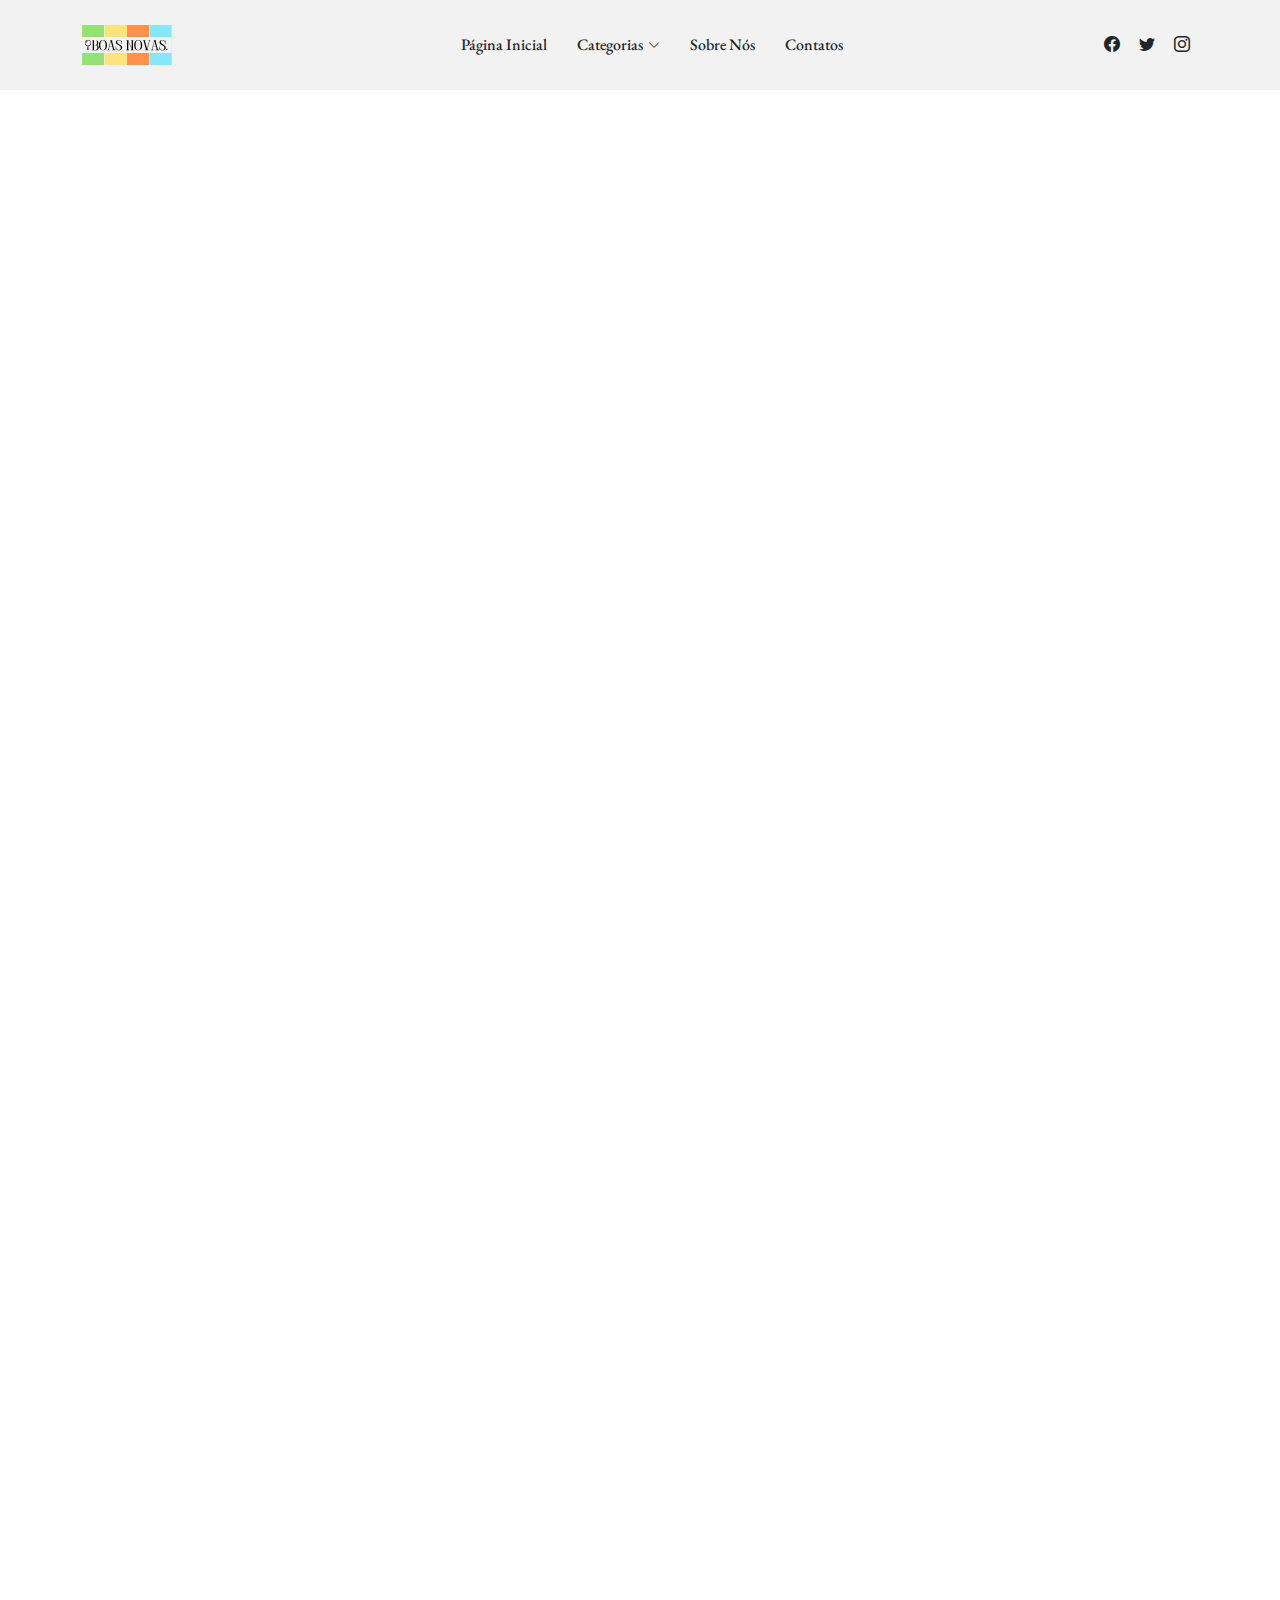
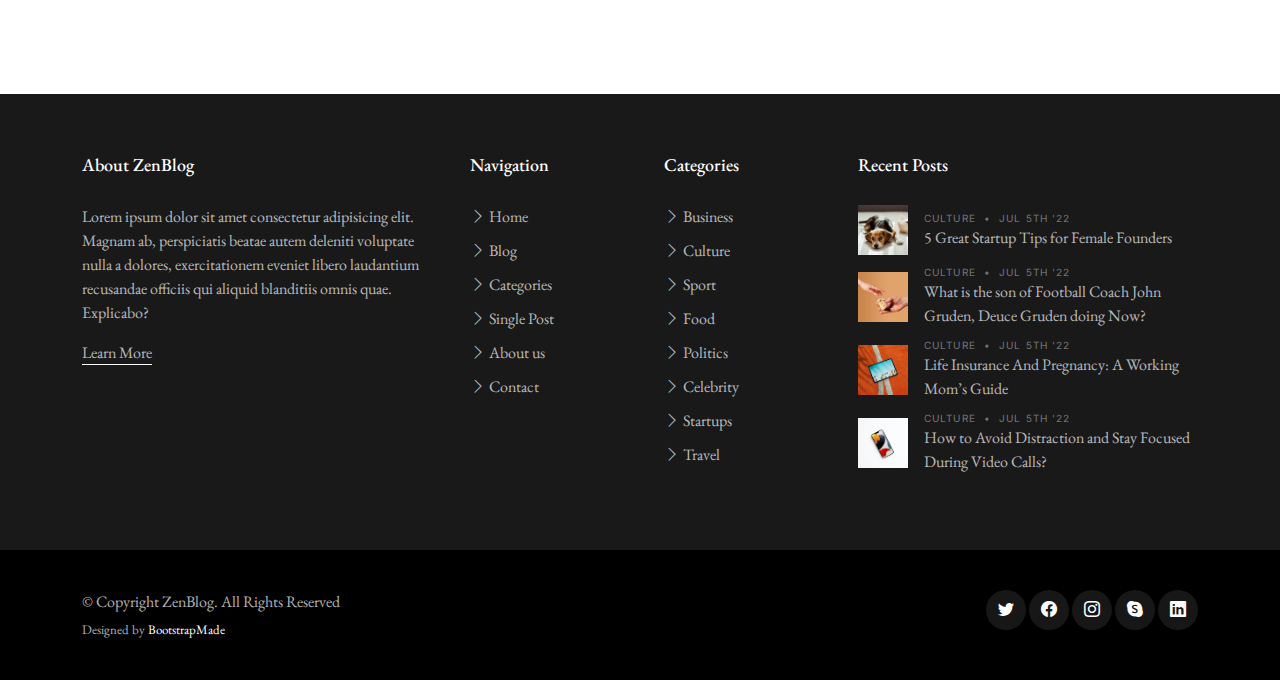
==== index.html @ 60457ef5 "Add files via upload" ====
<!DOCTYPE html>
<html lang="en">

<head>
  <meta charset="utf-8">
  <meta content="width=device-width, initial-scale=1.0" name="viewport">

  <title>Boas Novas</title>
  <meta content="" name="description">
  <meta content="" name="keywords">

  <!-- Favicons -->
  <link href="assets/img/ícone - boas novas.svg" rel="icon">
  <link href="assets/img/apple-touch-icon.png" rel="apple-touch-icon">

  <!-- Google Fonts -->
  <link rel="preconnect" href="https://fonts.googleapis.com">
  <link rel="preconnect" href="https://fonts.gstatic.com" crossorigin>
  <link href="https://fonts.googleapis.com/css2?family=EB+Garamond:wght@400;500&family=Inter:wght@400;500&family=Playfair+Display:ital,wght@0,400;0,700;1,400;1,700&display=swap" rel="stylesheet">

  <!-- Vendor CSS Files -->
  <link href="assets/vendor/bootstrap/css/bootstrap.min.css" rel="stylesheet">
  <link href="assets/vendor/bootstrap-icons/bootstrap-icons.css" rel="stylesheet">
  <link href="assets/vendor/swiper/swiper-bundle.min.css" rel="stylesheet">
  <link href="assets/vendor/glightbox/css/glightbox.min.css" rel="stylesheet">
  <link href="assets/vendor/aos/aos.css" rel="stylesheet">

  <!-- Template Main CSS Files -->
  <link href="assets/css/variables.css" rel="stylesheet">
  <link href="assets/css/main.css" rel="stylesheet">

  <!-- =======================================================
  * Template Name: ZenBlog
  * Updated: Sep 18 2023 with Bootstrap v5.3.2
  * Template URL: https://bootstrapmade.com/zenblog-bootstrap-blog-template/
  * Author: BootstrapMade.com
  * License: https:///bootstrapmade.com/license/
  ======================================================== -->
</head>

<body>

  <!-- ======= Header ======= -->
  <header id="header" class="header d-flex align-items-center fixed-top">
    <div class="container-fluid container-xl d-flex align-items-center justify-content-between">

      <a href="index.html" class="logo d-flex align-items-center">
        <img src="assets/img/logo - boas novas.svg" alt="">
      </a>

      <nav id="navbar" class="navbar">
        <ul>
          <li><a href="index.html">Página Inicial</a></li>
          <li class="dropdown"><a href="#"><span>Categorias</span> <i class="bi bi-chevron-down dropdown-indicator"></i></a>
            <ul>
              <li><a href="sociedade.html">Sociedade</a></li>
              <li><a href="meioambiente.html">Meio Ambiente</a></li>
              <li><a href="economia.html">Economia</a></li>
              <li><a href="ciencias.html">Ciências</a></li>
            </ul>
          </li>

          <li><a href="about.html">Sobre Nós</a></li>
          <li><a href="contact.html">Contatos</a></li>
        </ul>
      </nav><!-- .navbar -->

      <div class="position-relative">
        <a href="#" class="mx-2"><span class="bi-facebook"></span></a>
        <a href="#" class="mx-2"><span class="bi-twitter"></span></a>
        <a href="#" class="mx-2"><span class="bi-instagram"></span></a>

      </div>

    </div>

  </header><!-- End Header -->

  <main id="main">

    <!-- ======= Hero Slider Section ======= -->
    <section id="hero-slider" class="hero-slider">
      <div class="container-md" data-aos="fade-in">
        <div class="row">
          <div class="col-12">
            <div class="swiper sliderFeaturedPosts">
              <div class="swiper-wrapper">
                <div class="swiper-slide">
                  <a href="single-post.html" class="img-bg d-flex align-items-end" style="background-image: url('assets/img/post-slide-1.jpg');">
                    <div class="img-bg-inner">
                      <h2>Oito Maneiras De Manter A Sanidade Na Crise Climática</h2>
                      <p>Sentir-se ansioso face ao colapso climático é uma resposta totalmente normal, mas como garantir que as suas emoções não o dominam? Como eles podem ser canalizados para o bem? Reunimos oito dicas para construir resiliência, desde a reformulação da questão até encontrar a sua comunidade climática.</p>
                    </div>
                  </a>
                </div>

                <div class="swiper-slide">
                  <a href="single-post.html" class="img-bg d-flex align-items-end" style="background-image: url('assets/img/post-slide-2.jpg');">
                    <div class="img-bg-inner">
                      <h2>Boom Espetacular De Energias Renováveis ​Mantém 1.5°C À Vista</h2>
                      <p>Novas descobertas revelam que, apesar de o setor energético ter emitido emissões recordes de carbono em 2022, a esperança reside na rápida implantação de tecnologias verdes.</p>
                    </div>
                  </a>
                </div>

                <div class="swiper-slide">
                  <a href="single-post.html" class="img-bg d-flex align-items-end" style="background-image: url('assets/img/post-slide-3.jpg');">
                    <div class="img-bg-inner">
                      <h2>Imagens Vencedoras Dos Maiores Prêmios De Fotografia Do Mundo</h2>
                      <p>Este momento quotidiano numa aldeia do sudeste asiático ganhou o prémio máximo no prémio fotográfico deste ano da empresa de impressão fotográfica Cewe. Superou mais de meio milhão de outras inscrições no maior concurso de fotografia do mundo, sobre o tema “o nosso mundo é lindo”.</p>
                    </div>
                  </a>
                </div>

                <div class="swiper-slide">
                  <a href="single-post.html" class="img-bg d-flex align-items-end" style="background-image: url('assets/img/post-slide-4.jpg');">
                    <div class="img-bg-inner">
                      <h2>Os Guerreiros Samburu Regenerando Uma Região Selvagem Queniana</h2>                      </h2>
                      <p>A criação de uma reserva de vida selvagem com uma comunidade indígena numa parte do Quénia rendeu dividendos, tanto para os animais como para as pessoas</p>
                    </div>
                  </a>
                </div>
              </div>
              <div class="custom-swiper-button-next">
                <span class="bi-chevron-right"></span>
              </div>
              <div class="custom-swiper-button-prev">
                <span class="bi-chevron-left"></span>
              </div>

              <div class="swiper-pagination"></div>
            </div>
          </div>
        </div>
      </div>
    </section><!-- End Hero Slider Section -->

    <!-- ======= Post Grid Section ======= -->
    <section id="posts" class="posts">
      <div class="container" data-aos="fade-up">
        <div class="row g-5">
          <div class="col-lg-4">
            <div class="post-entry-1 lg">
              <a href="single-post.html"><img src="assets/img/post-landscape-1.jpg" alt="" class="img-fluid"></a>
              <div class="post-meta"><span class="date">Sociedade</span> <span class="mx-1">&bullet;</span> <span>6 Out 23</span></div>
              <h2><a href="single-post.html">10 Hábitos Para Ajudar A Sua Saúde Mental</a></h2>
              <p class="mb-4 d-block">O 'autocuidado' foi monetizado até o limite de sua perfumada vida à luz de velas, então o que realmente melhora a saúde mental?</p>

              <div class="d-flex align-items-center author">
                <div class="photo"><img src="assets/img/person-1.jpg" alt="" class="img-fluid"></div>
                <div class="name">
                  <h3 class="m-0 p-0">Robin Eveleigh</h3>
                </div>
              </div>
            </div>

          </div>

          <div class="col-lg-8">
            <div class="row g-5">
              <div class="col-lg-4 border-start custom-border">
                <div class="post-entry-1">
                  <a href="single-post.html"><img src="assets/img/post-landscape-2.jpg" alt="" class="img-fluid"></a>
                  <div class="post-meta"><span class="date">Ciências</span> <span class="mx-1">&bullet;</span> <span>5 Out 23</span></div>
                  <h2><a href="single-post.html">Uma Nova Esperança De Derrotar A Malária</a></h2>
                </div>
                <div class="post-entry-1">
                  <a href="single-post.html"><img src="assets/img/post-landscape-5.jpg" alt="" class="img-fluid"></a>
                  <div class="post-meta"><span class="date">Meio Ambiente</span> <span class="mx-1">&bullet;</span> <span>13 Set 23</span></div>
                  <h2><a href="single-post.html">Por Que Combater A Perda De Biodiversidade Poderia Resolver A Crise Climática
                  </a></h2>
                </div>
                <div class="post-entry-1">
                  <a href="single-post.html"><img src="assets/img/post-landscape-7.jpg" alt="" class="img-fluid"></a>
                  <div class="post-meta"><span class="date">Economia</span> <span class="mx-1">&bullet;</span> <span>12 Jul 23</span></div>
                  <h2><a href="single-post.html">Como Um Grupo De Cafeicultores Peruanos Está Prosperando Apesar Das Adversidades</a></h2>
                </div>
              </div>
              <div class="col-lg-4 border-start custom-border">
                <div class="post-entry-1">
                  <a href="single-post.html"><img src="assets/img/post-landscape-3.jpg" alt="" class="img-fluid"></a>
                  <div class="post-meta"><span class="date">Sociedade</span> <span class="mx-1">&bullet;</span> <span>3 Out 23</span></div>
                  <h2><a href="single-post.html">As Borboletas Da Libéria: Transformando As Vidas De Ex-Crianças-Soldados</a></h2>
                </div>
                <div class="post-entry-1">
                  <a href="single-post.html"><img src="assets/img/post-landscape-6.jpg" alt="" class="img-fluid"></a>
                  <div class="post-meta"><span class="date">Economia</span> <span class="mx-1">&bullet;</span> <span>3 Ago 23</span></div>
                  <h2><a href="single-post.html">O Dono Da Mercearia “Desperdício Zero” Movido A Pedal Está Conquistando Os Supermercados</a></h2>
                </div>
                <div class="post-entry-1">
                  <a href="single-post.html"><img src="assets/img/post-landscape-8.jpg" alt="" class="img-fluid"></a>
                  <div class="post-meta"><span class="date">Meio Ambiente</span> <span class="mx-1">&bullet;</span> <span>21 Ago 23</span></div>
                  <h2><a href="single-post.html">Bem-Vindo À Primeira Ilha Sem Desperdício Do Mundo</a></h2>
                </div>
              </div>

              <!-- Trending Section -->
              <div class="col-lg-4">

                <div class="trending">
                  <h3>Trending</h3>
                  <ul class="trending-post">
                    <li>
                      <a href="single-post.html">
                        <span class="number">1</span>
                        <h3>The Best Homemade Masks for Face (keep the Pimples Away)</h3>
                        <span class="author">Jane Cooper</span>
                      </a>
                    </li>
                    <li>
                      <a href="single-post.html">
                        <span class="number">2</span>
                        <h3>17 Pictures of Medium Length Hair in Layers That Will Inspire Your New Haircut</h3>
                        <span class="author">Wade Warren</span>
                      </a>
                    </li>
                    <li>
                      <a href="single-post.html">
                        <span class="number">3</span>
                        <h3>13 Amazing Poems from Shel Silverstein with Valuable Life Lessons</h3>
                        <span class="author">Esther Howard</span>
                      </a>
                    </li>
                    <li>
                      <a href="single-post.html">
                        <span class="number">4</span>
                        <h3>9 Half-up/half-down Hairstyles for Long and Medium Hair</h3>
                        <span class="author">Cameron Williamson</span>
                      </a>
                    </li>
                    <li>
                      <a href="single-post.html">
                        <span class="number">5</span>
                        <h3>Life Insurance And Pregnancy: A Working Mom’s Guide</h3>
                        <span class="author">Jenny Wilson</span>
                      </a>
                    </li>
                  </ul>
                </div>

              </div> <!-- End Trending Section -->
            </div>
          </div>

        </div> <!-- End .row -->
      </div>
    </section> <!-- End Post Grid Section -->

  </main><!-- End #main -->

  <!-- ======= Footer ======= -->
  <footer id="footer" class="footer">

    <div class="footer-content">
      <div class="container">

        <div class="row g-5">
          <div class="col-lg-4">
            <h3 class="footer-heading">About ZenBlog</h3>
            <p>Lorem ipsum dolor sit amet consectetur adipisicing elit. Magnam ab, perspiciatis beatae autem deleniti voluptate nulla a dolores, exercitationem eveniet libero laudantium recusandae officiis qui aliquid blanditiis omnis quae. Explicabo?</p>
            <p><a href="about.html" class="footer-link-more">Learn More</a></p>
          </div>
          <div class="col-6 col-lg-2">
            <h3 class="footer-heading">Navigation</h3>
            <ul class="footer-links list-unstyled">
              <li><a href="index.html"><i class="bi bi-chevron-right"></i> Home</a></li>
              <li><a href="index.html"><i class="bi bi-chevron-right"></i> Blog</a></li>
              <li><a href="category.html"><i class="bi bi-chevron-right"></i> Categories</a></li>
              <li><a href="single-post.html"><i class="bi bi-chevron-right"></i> Single Post</a></li>
              <li><a href="about.html"><i class="bi bi-chevron-right"></i> About us</a></li>
              <li><a href="contact.html"><i class="bi bi-chevron-right"></i> Contact</a></li>
            </ul>
          </div>
          <div class="col-6 col-lg-2">
            <h3 class="footer-heading">Categories</h3>
            <ul class="footer-links list-unstyled">
              <li><a href="category.html"><i class="bi bi-chevron-right"></i> Business</a></li>
              <li><a href="category.html"><i class="bi bi-chevron-right"></i> Culture</a></li>
              <li><a href="category.html"><i class="bi bi-chevron-right"></i> Sport</a></li>
              <li><a href="category.html"><i class="bi bi-chevron-right"></i> Food</a></li>
              <li><a href="category.html"><i class="bi bi-chevron-right"></i> Politics</a></li>
              <li><a href="category.html"><i class="bi bi-chevron-right"></i> Celebrity</a></li>
              <li><a href="category.html"><i class="bi bi-chevron-right"></i> Startups</a></li>
              <li><a href="category.html"><i class="bi bi-chevron-right"></i> Travel</a></li>

            </ul>
          </div>

          <div class="col-lg-4">
            <h3 class="footer-heading">Recent Posts</h3>

            <ul class="footer-links footer-blog-entry list-unstyled">
              <li>
                <a href="single-post.html" class="d-flex align-items-center">
                  <img src="assets/img/post-sq-1.jpg" alt="" class="img-fluid me-3">
                  <div>
                    <div class="post-meta d-block"><span class="date">Culture</span> <span class="mx-1">&bullet;</span> <span>Jul 5th '22</span></div>
                    <span>5 Great Startup Tips for Female Founders</span>
                  </div>
                </a>
              </li>

              <li>
                <a href="single-post.html" class="d-flex align-items-center">
                  <img src="assets/img/post-sq-2.jpg" alt="" class="img-fluid me-3">
                  <div>
                    <div class="post-meta d-block"><span class="date">Culture</span> <span class="mx-1">&bullet;</span> <span>Jul 5th '22</span></div>
                    <span>What is the son of Football Coach John Gruden, Deuce Gruden doing Now?</span>
                  </div>
                </a>
              </li>

              <li>
                <a href="single-post.html" class="d-flex align-items-center">
                  <img src="assets/img/post-sq-3.jpg" alt="" class="img-fluid me-3">
                  <div>
                    <div class="post-meta d-block"><span class="date">Culture</span> <span class="mx-1">&bullet;</span> <span>Jul 5th '22</span></div>
                    <span>Life Insurance And Pregnancy: A Working Mom’s Guide</span>
                  </div>
                </a>
              </li>

              <li>
                <a href="single-post.html" class="d-flex align-items-center">
                  <img src="assets/img/post-sq-4.jpg" alt="" class="img-fluid me-3">
                  <div>
                    <div class="post-meta d-block"><span class="date">Culture</span> <span class="mx-1">&bullet;</span> <span>Jul 5th '22</span></div>
                    <span>How to Avoid Distraction and Stay Focused During Video Calls?</span>
                  </div>
                </a>
              </li>

            </ul>

          </div>
        </div>
      </div>
    </div>

    <div class="footer-legal">
      <div class="container">

        <div class="row justify-content-between">
          <div class="col-md-6 text-center text-md-start mb-3 mb-md-0">
            <div class="copyright">
              © Copyright <strong><span>ZenBlog</span></strong>. All Rights Reserved
            </div>

            <div class="credits">
              <!-- All the links in the footer should remain intact. -->
              <!-- You can delete the links only if you purchased the pro version. -->
              <!-- Licensing information: https://bootstrapmade.com/license/ -->
              <!-- Purchase the pro version with working PHP/AJAX contact form: https://bootstrapmade.com/herobiz-bootstrap-business-template/ -->
              Designed by <a href="https://bootstrapmade.com/">BootstrapMade</a>
            </div>

          </div>

          <div class="col-md-6">
            <div class="social-links mb-3 mb-lg-0 text-center text-md-end">
              <a href="#" class="twitter"><i class="bi bi-twitter"></i></a>
              <a href="#" class="facebook"><i class="bi bi-facebook"></i></a>
              <a href="#" class="instagram"><i class="bi bi-instagram"></i></a>
              <a href="#" class="google-plus"><i class="bi bi-skype"></i></a>
              <a href="#" class="linkedin"><i class="bi bi-linkedin"></i></a>
            </div>

          </div>

        </div>

      </div>
    </div>

  </footer>

  <a href="#" class="scroll-top d-flex align-items-center justify-content-center"><i class="bi bi-arrow-up-short"></i></a>

  <!-- Vendor JS Files -->
  <script src="assets/vendor/bootstrap/js/bootstrap.bundle.min.js"></script>
  <script src="assets/vendor/swiper/swiper-bundle.min.js"></script>
  <script src="assets/vendor/glightbox/js/glightbox.min.js"></script>
  <script src="assets/vendor/aos/aos.js"></script>
  <script src="assets/vendor/php-email-form/validate.js"></script>

  <!-- Template Main JS File -->
  <script src="assets/js/main.js"></script>

</body>

</html>
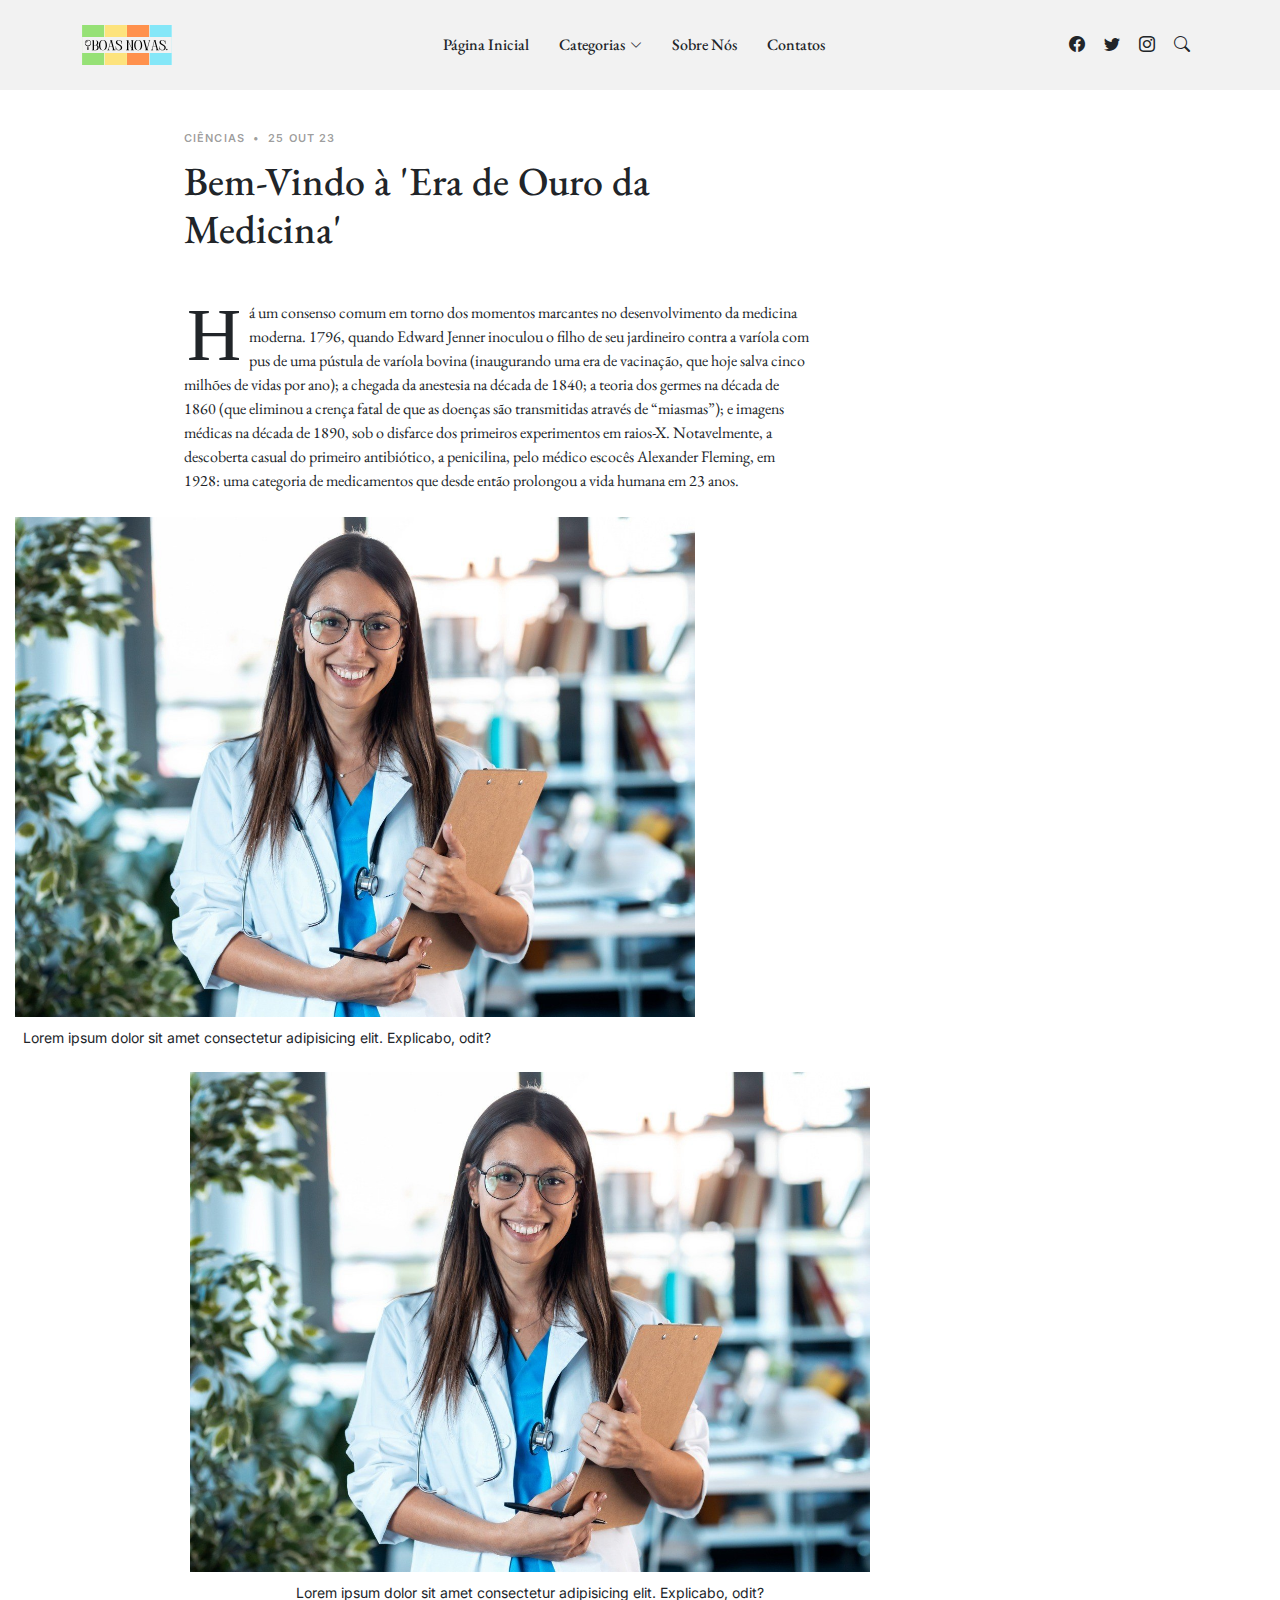
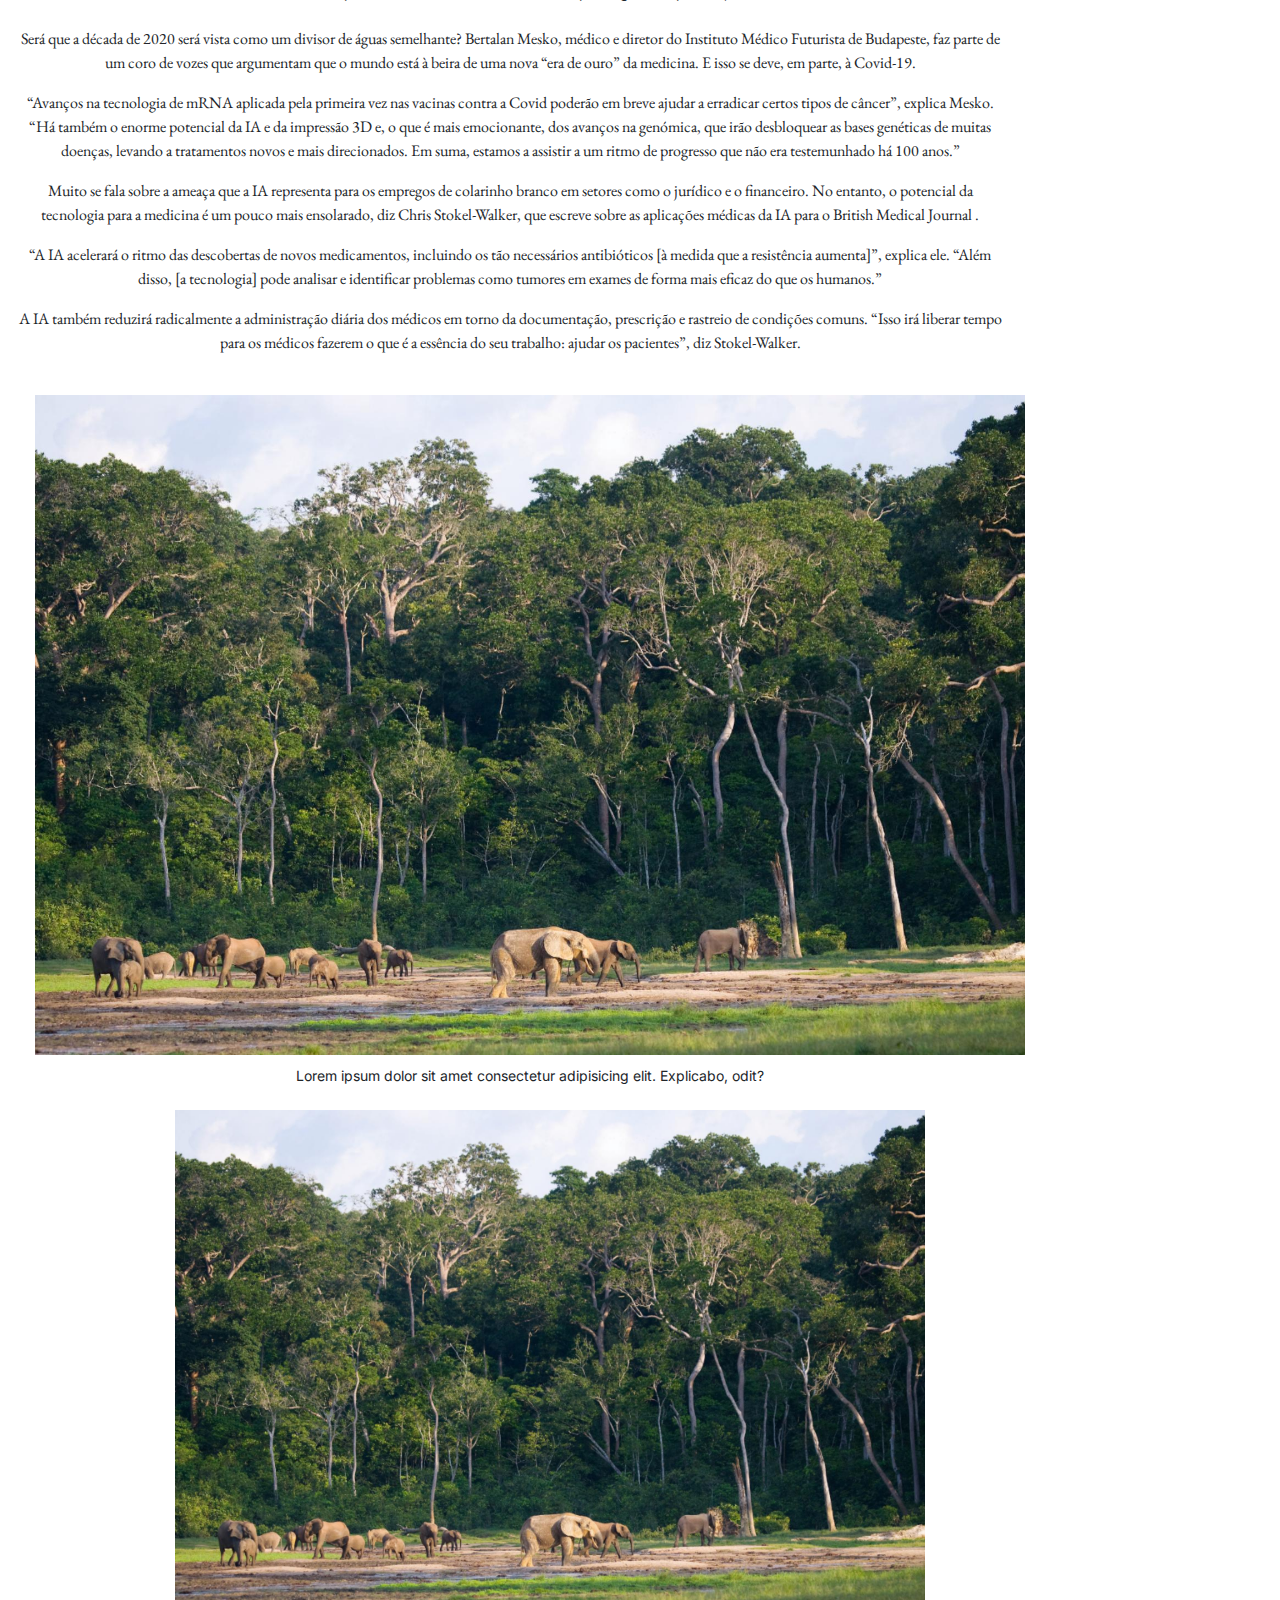
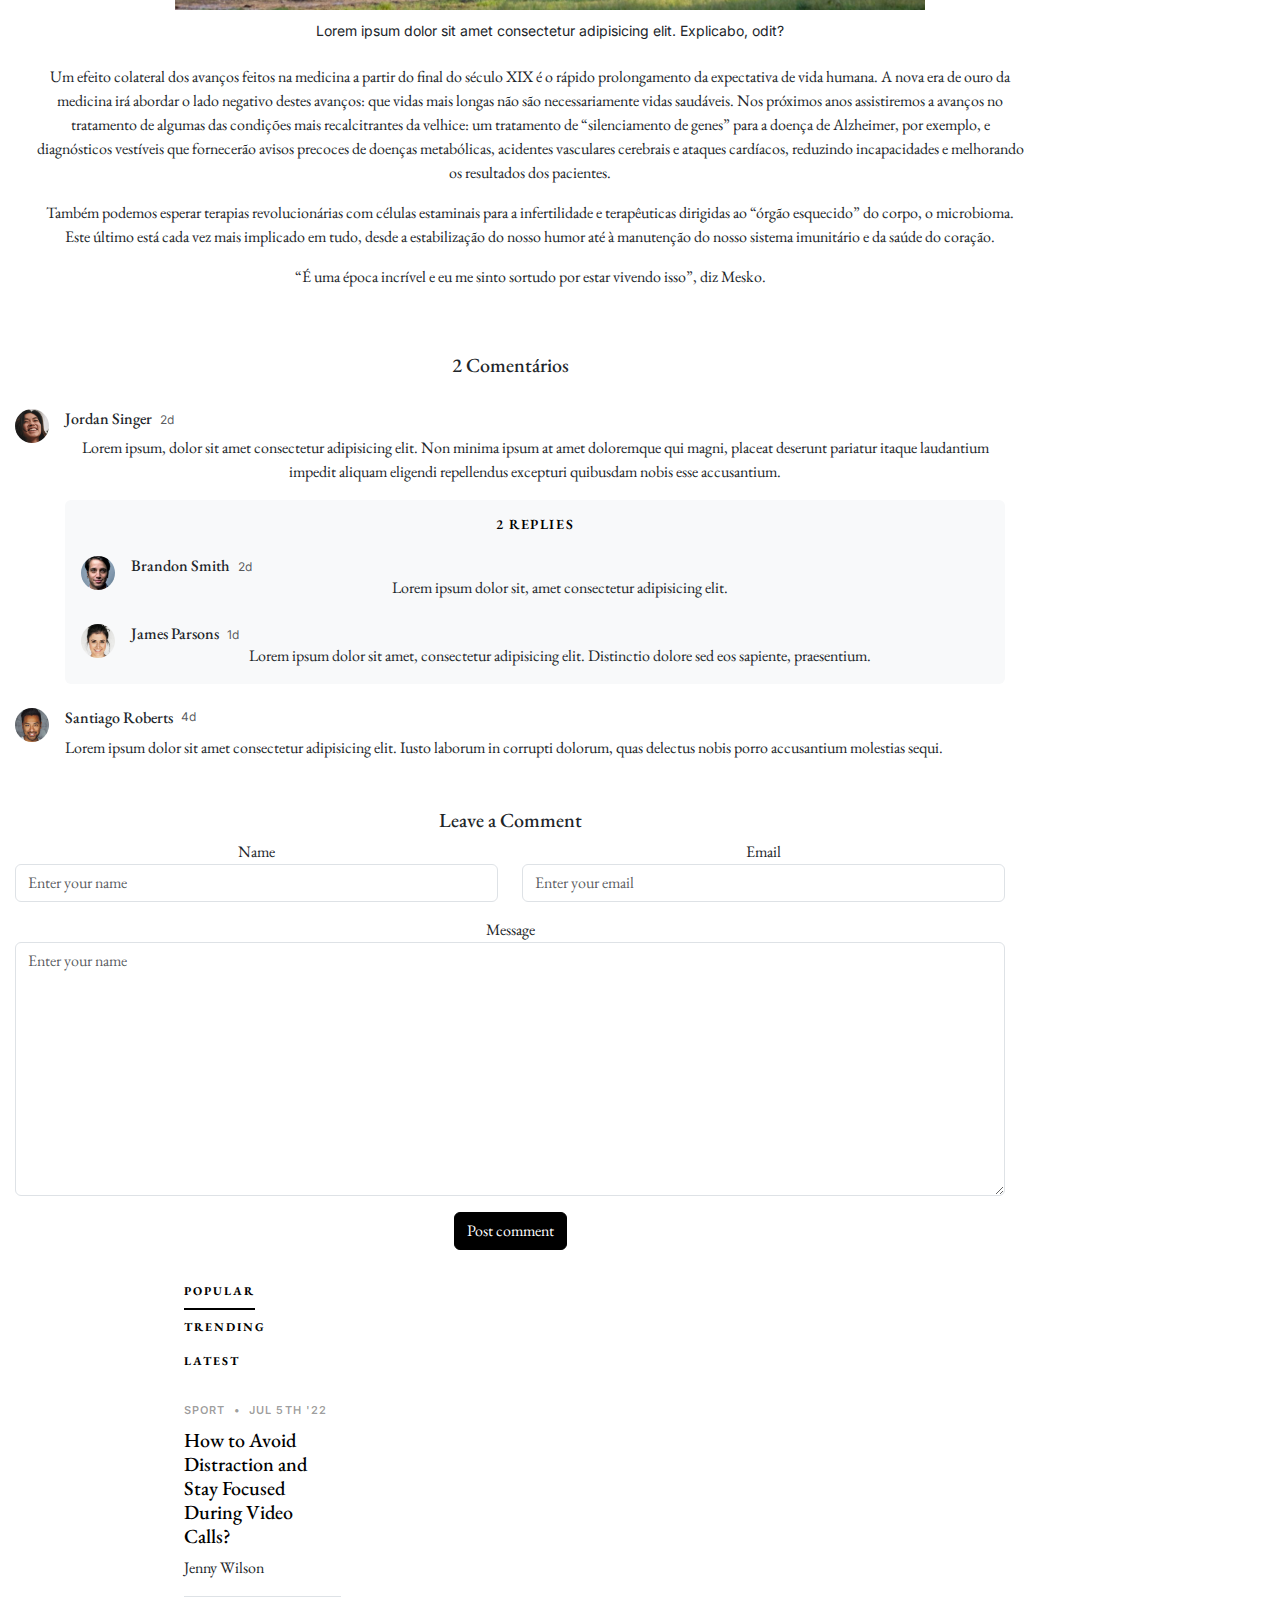
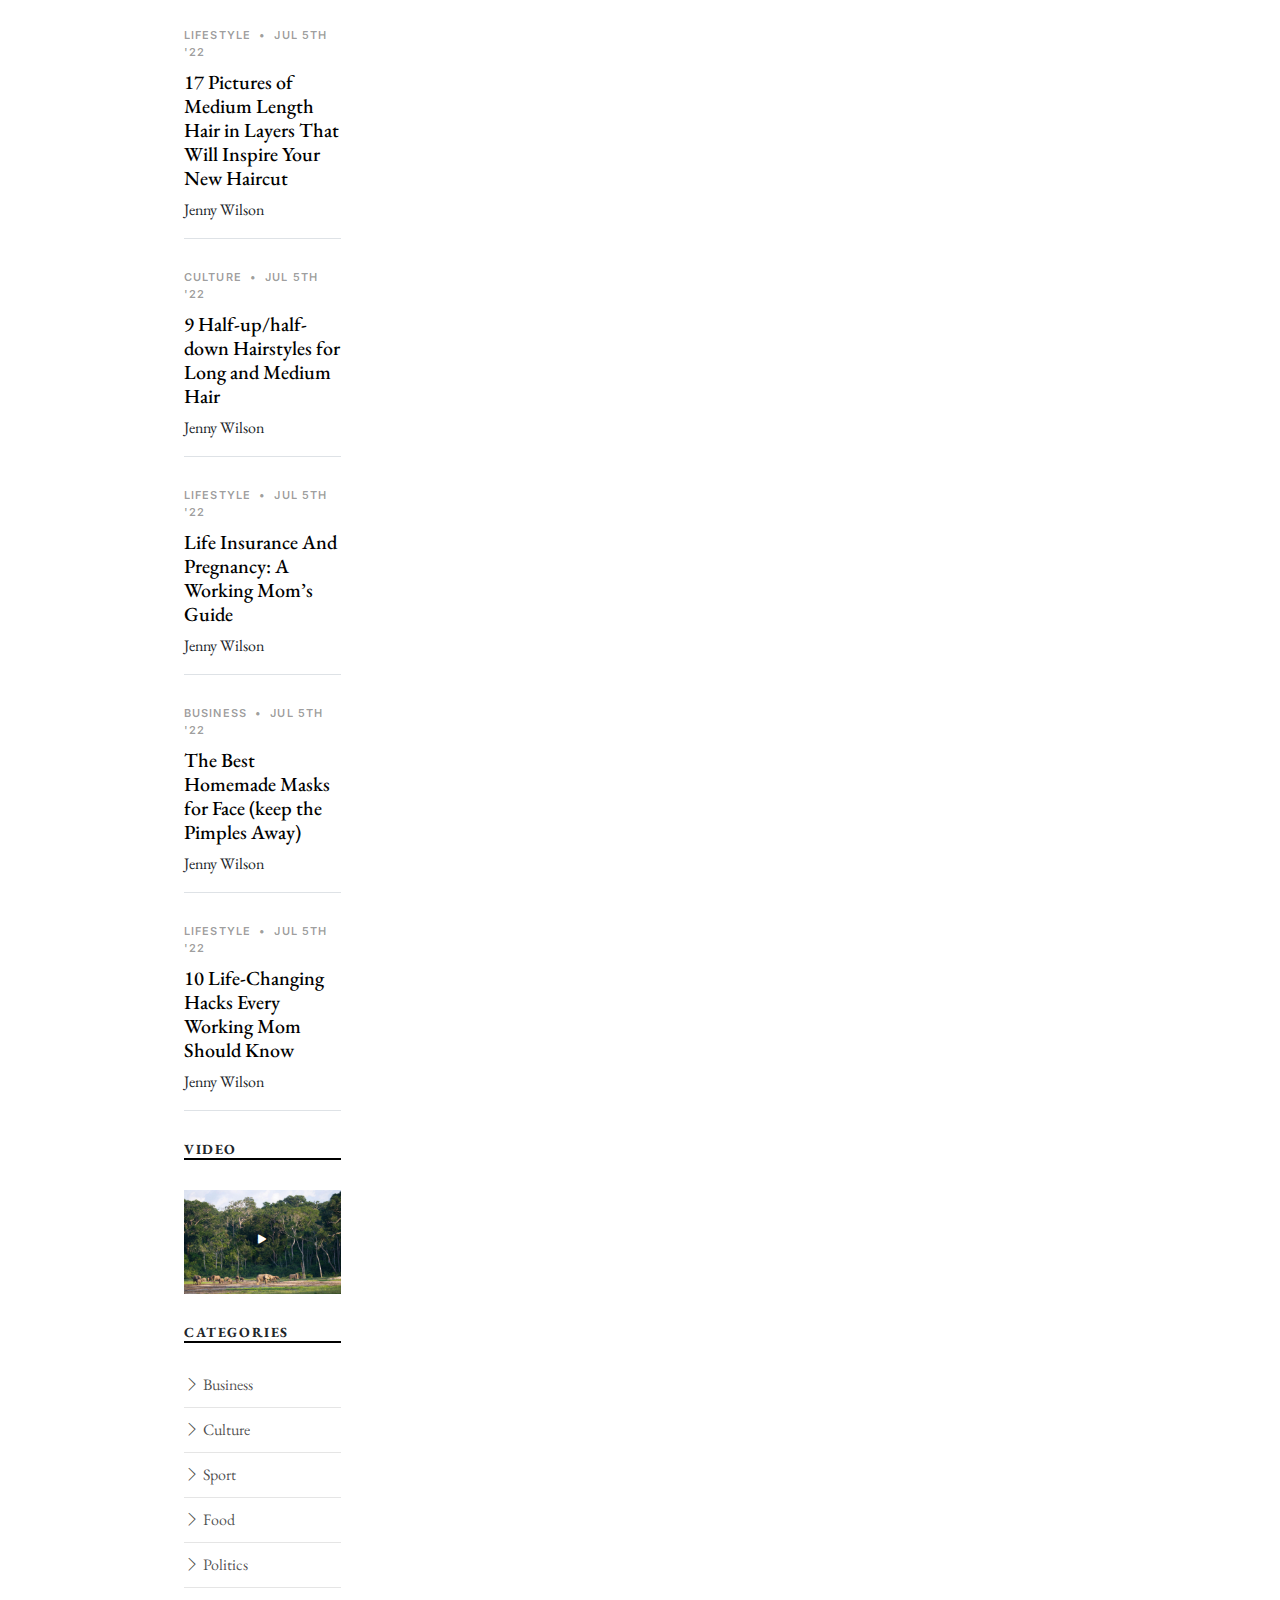
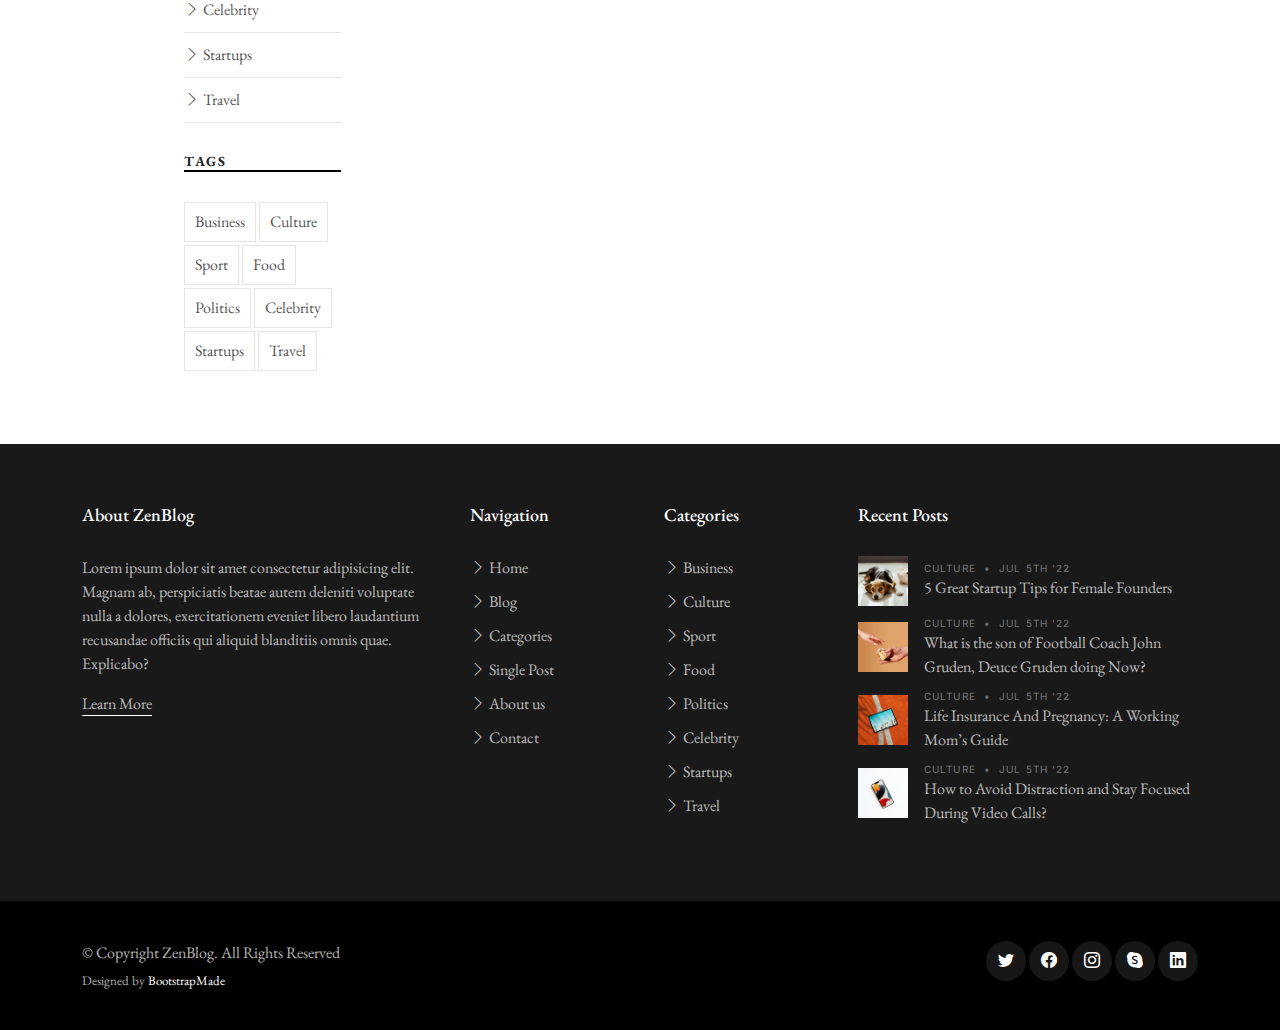
==== commit 14bb97db: "adicionar conteúdo ao sidebar mais lidos" ====
--- a/index.html
+++ b/index.html
@@ -1,34 +1,27 @@
 <!DOCTYPE html>
 <html lang="en">
-
 <head>
   <meta charset="utf-8">
   <meta content="width=device-width, initial-scale=1.0" name="viewport">
-
   <title>Boas Novas</title>
   <meta content="" name="description">
   <meta content="" name="keywords">
-
   <!-- Favicons -->
   <link href="assets/img/ícone - boas novas.svg" rel="icon">
   <link href="assets/img/apple-touch-icon.png" rel="apple-touch-icon">
-
   <!-- Google Fonts -->
   <link rel="preconnect" href="https://fonts.googleapis.com">
   <link rel="preconnect" href="https://fonts.gstatic.com" crossorigin>
   <link href="https://fonts.googleapis.com/css2?family=EB+Garamond:wght@400;500&family=Inter:wght@400;500&family=Playfair+Display:ital,wght@0,400;0,700;1,400;1,700&display=swap" rel="stylesheet">
-
   <!-- Vendor CSS Files -->
   <link href="assets/vendor/bootstrap/css/bootstrap.min.css" rel="stylesheet">
   <link href="assets/vendor/bootstrap-icons/bootstrap-icons.css" rel="stylesheet">
   <link href="assets/vendor/swiper/swiper-bundle.min.css" rel="stylesheet">
   <link href="assets/vendor/glightbox/css/glightbox.min.css" rel="stylesheet">
   <link href="assets/vendor/aos/aos.css" rel="stylesheet">
-
   <!-- Template Main CSS Files -->
   <link href="assets/css/variables.css" rel="stylesheet">
   <link href="assets/css/main.css" rel="stylesheet">
-
   <!-- =======================================================
   * Template Name: ZenBlog
   * Updated: Sep 18 2023 with Bootstrap v5.3.2
@@ -37,223 +30,342 @@
   * License: https:///bootstrapmade.com/license/
   ======================================================== -->
 </head>
-
 <body>
-
   <!-- ======= Header ======= -->
   <header id="header" class="header d-flex align-items-center fixed-top">
     <div class="container-fluid container-xl d-flex align-items-center justify-content-between">
-
       <a href="index.html" class="logo d-flex align-items-center">
         <img src="assets/img/logo - boas novas.svg" alt="">
       </a>
-
       <nav id="navbar" class="navbar">
         <ul>
           <li><a href="index.html">Página Inicial</a></li>
-          <li class="dropdown"><a href="#"><span>Categorias</span> <i class="bi bi-chevron-down dropdown-indicator"></i></a>
+          <li class="dropdown"><a href="category.html"><span>Categorias</span> <i class="bi bi-chevron-down dropdown-indicator"></i></a>
             <ul>
-              <li><a href="sociedade.html">Sociedade</a></li>
-              <li><a href="meioambiente.html">Meio Ambiente</a></li>
-              <li><a href="economia.html">Economia</a></li>
-              <li><a href="ciencias.html">Ciências</a></li>
+              <li><a href="#">Sociedade</a></li>
+              <li><a href="#">Meio Ambiente</a></li>
+              <li><a href="#">Economia</a></li>
+              <li><a href="#">Ciências</a></li>
             </ul>
           </li>
-
           <li><a href="about.html">Sobre Nós</a></li>
           <li><a href="contact.html">Contatos</a></li>
         </ul>
       </nav><!-- .navbar -->
-
       <div class="position-relative">
         <a href="#" class="mx-2"><span class="bi-facebook"></span></a>
         <a href="#" class="mx-2"><span class="bi-twitter"></span></a>
         <a href="#" class="mx-2"><span class="bi-instagram"></span></a>
+        <a href="#" class="mx-2 js-search-open"><span class="bi-search"></span></a>
+        <i class="bi bi-list mobile-nav-toggle"></i>
+        <!-- ======= Search Form ======= -->
+        <div class="search-form-wrap js-search-form-wrap">
+          <form action="search-result.html" class="search-form">
+            <span class="icon bi-search"></span>
+            <input type="text" placeholder="Search" class="form-control">
+            <button class="btn js-search-close"><span class="bi-x"></span></button>
+          </form>
+        </div><!-- End Search Form -->
+      </div>
+    </div>
+  </header><!-- End Header -->
+  <main id="main">
+    <section class="single-post-content">
+      <div class="container">
+        <div class="row">
+          <div class="col-md-9 post-content" data-aos="fade-up">
+            <!-- ======= Single Post Content ======= -->
+            <div class="single-post">
+              <div class="post-meta"><span class="date">Ciências</span> <span class="mx-1">&bullet;</span> <span>25 OUT 23</span></div>
+              <h1 class="mb-5">Bem-Vindo à 'Era de Ouro da Medicina'</h1>
+              <p><span class="firstcharacter">H</span>á um consenso comum em torno dos momentos marcantes no desenvolvimento da medicina moderna. 1796, quando Edward Jenner inoculou o filho de seu jardineiro contra a varíola com pus de uma pústula de varíola bovina (inaugurando uma era de vacinação, que hoje salva cinco milhões de vidas por ano); a chegada da anestesia na década de 1840; a teoria dos germes na década de 1860 (que eliminou a crença fatal de que as doenças são transmitidas através de “miasmas”); e imagens médicas na década de 1890, sob o disfarce dos primeiros experimentos em raios-X. Notavelmente, a descoberta casual do primeiro antibiótico, a penicilina, pelo médico escocês Alexander Fleming, em 1928: uma categoria de medicamentos que desde então prolongou a vida humana em 23 anos.</p>
 
-      </div>
-
-    </div>
-
-  </header><!-- End Header -->
-
-  <main id="main">
-
-    <!-- ======= Hero Slider Section ======= -->
-    <section id="hero-slider" class="hero-slider">
-      <div class="container-md" data-aos="fade-in">
-        <div class="row">
-          <div class="col-12">
-            <div class="swiper sliderFeaturedPosts">
-              <div class="swiper-wrapper">
-                <div class="swiper-slide">
-                  <a href="single-post.html" class="img-bg d-flex align-items-end" style="background-image: url('assets/img/post-slide-1.jpg');">
-                    <div class="img-bg-inner">
-                      <h2>Oito Maneiras De Manter A Sanidade Na Crise Climática</h2>
-                      <p>Sentir-se ansioso face ao colapso climático é uma resposta totalmente normal, mas como garantir que as suas emoções não o dominam? Como eles podem ser canalizados para o bem? Reunimos oito dicas para construir resiliência, desde a reformulação da questão até encontrar a sua comunidade climática.</p>
+              <figure class="my-4 text-center align-items-center">
+                <div class="row">
+                  <div class=" col-md-6 text-center">
+                    <img src="assets/img/Single-Post.jpg" alt="" class="img-bg img-responsive d-flex align-items-end ">
+                    <figcaption>Lorem ipsum dolor sit amet consectetur adipisicing elit. Explicabo, odit? </figcaption>
+                  </div>
+              <figure class="my-4 ">
+                <div class="text-center ">
+                  <img src="assets/img/Single-Post.jpg" alt="" class="img-bg img-fluid img-responsive">
+                  <figcaption>Lorem ipsum dolor sit amet consectetur adipisicing elit. Explicabo, odit? </figcaption>
+                </div>
+              </figure>
+              <p>Será que a década de 2020 será vista como um divisor de águas semelhante? Bertalan Mesko, médico e diretor do Instituto Médico Futurista de Budapeste, faz parte de um coro de vozes que argumentam que o mundo está à beira de uma nova “era de ouro” da medicina. E isso se deve, em parte, à Covid-19.</p>
+              <p>“Avanços na tecnologia de mRNA aplicada pela primeira vez nas vacinas contra a Covid poderão em breve ajudar a erradicar certos tipos de câncer”, explica Mesko. “Há também o enorme potencial da IA ​​e da impressão 3D e, o que é mais emocionante, dos avanços na genómica, que irão desbloquear as bases genéticas de muitas doenças, levando a tratamentos novos e mais direcionados. Em suma, estamos a assistir a um ritmo de progresso que não era testemunhado há 100 anos.”</p>
+              <p>Muito se fala sobre a ameaça que a IA representa para os empregos de colarinho branco em setores como o jurídico e o financeiro. No entanto, o potencial da tecnologia para a medicina é um pouco mais ensolarado, diz Chris Stokel-Walker, que escreve sobre as aplicações médicas da IA ​​para o British Medical Journal .</p>
+              <p>“A IA acelerará o ritmo das descobertas de novos medicamentos, incluindo os tão necessários antibióticos [à medida que a resistência aumenta]”, explica ele. “Além disso, [a tecnologia] pode analisar e identificar problemas como tumores em exames de forma mais eficaz do que os humanos.”</p>
+              <p>A IA também reduzirá radicalmente a administração diária dos médicos em torno da documentação, prescrição e rastreio de condições comuns. “Isso irá liberar tempo para os médicos fazerem o que é a essência do seu trabalho: ajudar os pacientes”, diz Stokel-Walker.</p>
+              <figure class="my-4">
+                <img src="assets/img/post-landscape-5.jpg" alt="" class="img-fluid">
+                <figcaption>Lorem ipsum dolor sit amet consectetur adipisicing elit. Explicabo, odit? </figcaption>
+              <figure class="my-4 ">
+                <div class="text-center">
+                  <img src="assets/img/post-landscape-5.jpg" alt="" class="img-bg img-fluid w-auto p-0 img-responsive  align-items-end ">
+                  <figcaption>Lorem ipsum dolor sit amet consectetur adipisicing elit. Explicabo, odit? </figcaption>
+                </div>
+              </figure>
+              <!--  -->
+              <p>Um efeito colateral dos avanços feitos na medicina a partir do final do século XIX é o rápido prolongamento da expectativa de vida humana. A nova era de ouro da medicina irá abordar o lado negativo destes avanços: que vidas mais longas não são necessariamente vidas saudáveis. Nos próximos anos assistiremos a avanços no tratamento de algumas das condições mais recalcitrantes da velhice: um tratamento de “silenciamento de genes” para a doença de Alzheimer, por exemplo, e diagnósticos vestíveis que fornecerão avisos precoces de doenças metabólicas, acidentes vasculares cerebrais e ataques cardíacos, reduzindo incapacidades e melhorando os resultados dos pacientes.</p>
+              <p>Também podemos esperar terapias revolucionárias com células estaminais para a infertilidade e terapêuticas dirigidas ao “órgão esquecido” do corpo, o microbioma. Este último está cada vez mais implicado em tudo, desde a estabilização do nosso humor até à manutenção do nosso sistema imunitário e da saúde do coração.</p>
+              <p>“É uma época incrível e eu me sinto sortudo por estar vivendo isso”, diz Mesko.</p>
+            </div><!-- End Single Post Content -->
+            <!-- ======= Comments ======= -->
+            <div class="comments">
+              <h5 class="comment-title py-4">2 Comentários</h5>
+              <div class="comment d-flex mb-4">
+                <div class="flex-shrink-0">
+                  <div class="avatar avatar-sm rounded-circle">
+                    <img class="avatar-img" src="assets/img/person-5.jpg" alt="" class="img-fluid">
+                  </div>
+                </div>
+                <div class="flex-grow-1 ms-2 ms-sm-3">
+                  <div class="comment-meta d-flex align-items-baseline">
+                    <h6 class="me-2">Jordan Singer</h6>
+                    <span class="text-muted">2d</span>
+                  </div>
+                  <div class="comment-body">
+                    Lorem ipsum, dolor sit amet consectetur adipisicing elit. Non minima ipsum at amet doloremque qui magni, placeat deserunt pariatur itaque laudantium impedit aliquam eligendi repellendus excepturi quibusdam nobis esse accusantium.
+                  </div>
+                  <div class="comment-replies bg-light p-3 mt-3 rounded">
+                    <h6 class="comment-replies-title mb-4 text-muted text-uppercase">2 replies</h6>
+                    <div class="reply d-flex mb-4">
+                      <div class="flex-shrink-0">
+                        <div class="avatar avatar-sm rounded-circle">
+                          <img class="avatar-img" src="assets/img/person-4.jpg" alt="" class="img-fluid">
+                        </div>
+                      </div>
+                      <div class="flex-grow-1 ms-2 ms-sm-3">
+                        <div class="reply-meta d-flex align-items-baseline">
+                          <h6 class="mb-0 me-2">Brandon Smith</h6>
+                          <span class="text-muted">2d</span>
+                        </div>
+                        <div class="reply-body">
+                          Lorem ipsum dolor sit, amet consectetur adipisicing elit.
+                        </div>
+                      </div>
                     </div>
-                  </a>
-                </div>
-
-                <div class="swiper-slide">
-                  <a href="single-post.html" class="img-bg d-flex align-items-end" style="background-image: url('assets/img/post-slide-2.jpg');">
-                    <div class="img-bg-inner">
-                      <h2>Boom Espetacular De Energias Renováveis ​Mantém 1.5°C À Vista</h2>
-                      <p>Novas descobertas revelam que, apesar de o setor energético ter emitido emissões recordes de carbono em 2022, a esperança reside na rápida implantação de tecnologias verdes.</p>
+                    <div class="reply d-flex">
+                      <div class="flex-shrink-0">
+                        <div class="avatar avatar-sm rounded-circle">
+                          <img class="avatar-img" src="assets/img/person-3.jpg" alt="" class="img-fluid">
+                        </div>
+                      </div>
+                      <div class="flex-grow-1 ms-2 ms-sm-3">
+                        <div class="reply-meta d-flex align-items-baseline">
+                          <h6 class="mb-0 me-2">James Parsons</h6>
+                          <span class="text-muted">1d</span>
+                        </div>
+                        <div class="reply-body">
+                          Lorem ipsum dolor sit amet, consectetur adipisicing elit. Distinctio dolore sed eos sapiente, praesentium.
+                        </div>
+                      </div>
                     </div>
-                  </a>
-                </div>
-
-                <div class="swiper-slide">
-                  <a href="single-post.html" class="img-bg d-flex align-items-end" style="background-image: url('assets/img/post-slide-3.jpg');">
-                    <div class="img-bg-inner">
-                      <h2>Imagens Vencedoras Dos Maiores Prêmios De Fotografia Do Mundo</h2>
-                      <p>Este momento quotidiano numa aldeia do sudeste asiático ganhou o prémio máximo no prémio fotográfico deste ano da empresa de impressão fotográfica Cewe. Superou mais de meio milhão de outras inscrições no maior concurso de fotografia do mundo, sobre o tema “o nosso mundo é lindo”.</p>
-                    </div>
-                  </a>
-                </div>
-
-                <div class="swiper-slide">
-                  <a href="single-post.html" class="img-bg d-flex align-items-end" style="background-image: url('assets/img/post-slide-4.jpg');">
-                    <div class="img-bg-inner">
-                      <h2>Os Guerreiros Samburu Regenerando Uma Região Selvagem Queniana</h2>                      </h2>
-                      <p>A criação de uma reserva de vida selvagem com uma comunidade indígena numa parte do Quénia rendeu dividendos, tanto para os animais como para as pessoas</p>
-                    </div>
-                  </a>
+                  </div>
                 </div>
               </div>
-              <div class="custom-swiper-button-next">
-                <span class="bi-chevron-right"></span>
+              <div class="comment d-flex">
+                <div class="flex-shrink-0">
+                  <div class="avatar avatar-sm rounded-circle">
+                    <img class="avatar-img" src="assets/img/person-2.jpg" alt="" class="img-fluid">
+                  </div>
+                </div>
+                <div class="flex-shrink-1 ms-2 ms-sm-3">
+                  <div class="comment-meta d-flex">
+                    <h6 class="me-2">Santiago Roberts</h6>
+                    <span class="text-muted">4d</span>
+                  </div>
+                  <div class="comment-body">
+                    Lorem ipsum dolor sit amet consectetur adipisicing elit. Iusto laborum in corrupti dolorum, quas delectus nobis porro accusantium molestias sequi.
+                  </div>
+                </div>
               </div>
-              <div class="custom-swiper-button-prev">
-                <span class="bi-chevron-left"></span>
+            </div><!-- End Comments -->
+            <!-- ======= Comments Form ======= -->
+            <div class="row justify-content-center mt-5">
+              <div class="col-lg-12">
+                <h5 class="comment-title">Leave a Comment</h5>
+                <div class="row">
+                  <div class="col-lg-6 mb-3">
+                    <label for="comment-name">Name</label>
+                    <input type="text" class="form-control" id="comment-name" placeholder="Enter your name">
+                  </div>
+                  <div class="col-lg-6 mb-3">
+                    <label for="comment-email">Email</label>
+                    <input type="text" class="form-control" id="comment-email" placeholder="Enter your email">
+                  </div>
+                  <div class="col-12 mb-3">
+                    <label for="comment-message">Message</label>
+                    <textarea class="form-control" id="comment-message" placeholder="Enter your name" cols="30" rows="10"></textarea>
+                  </div>
+                  <div class="col-12">
+                    <input type="submit" class="btn btn-primary" value="Post comment">
+                  </div>
+                </div>
               </div>
-
-              <div class="swiper-pagination"></div>
+            </div><!-- End Comments Form -->
+          </div>
+          <div class="col-md-3">
+            <!-- ======= Sidebar ======= -->
+            <div class="aside-block">
+              <ul class="nav nav-pills custom-tab-nav mb-4" id="pills-tab" role="tablist">
+                <li class="nav-item" role="presentation">
+                  <button class="nav-link active" id="pills-popular-tab" data-bs-toggle="pill" data-bs-target="#pills-popular" type="button" role="tab" aria-controls="pills-popular" aria-selected="true">Popular</button>
+                </li>
+                <li class="nav-item" role="presentation">
+                  <button class="nav-link" id="pills-trending-tab" data-bs-toggle="pill" data-bs-target="#pills-trending" type="button" role="tab" aria-controls="pills-trending" aria-selected="false">Trending</button>
+                </li>
+                <li class="nav-item" role="presentation">
+                  <button class="nav-link" id="pills-latest-tab" data-bs-toggle="pill" data-bs-target="#pills-latest" type="button" role="tab" aria-controls="pills-latest" aria-selected="false">Latest</button>
+                </li>
+              </ul>
+              <div class="tab-content" id="pills-tabContent">
+                <!-- Popular -->
+                <div class="tab-pane fade show active" id="pills-popular" role="tabpanel" aria-labelledby="pills-popular-tab">
+                  <div class="post-entry-1 border-bottom">
+                    <div class="post-meta"><span class="date">Sport</span> <span class="mx-1">&bullet;</span> <span>Jul 5th '22</span></div>
+                    <h2 class="mb-2"><a href="#">How to Avoid Distraction and Stay Focused During Video Calls?</a></h2>
+                    <span class="author mb-3 d-block">Jenny Wilson</span>
+                  </div>
+                  <div class="post-entry-1 border-bottom">
+                    <div class="post-meta"><span class="date">Lifestyle</span> <span class="mx-1">&bullet;</span> <span>Jul 5th '22</span></div>
+                    <h2 class="mb-2"><a href="#">17 Pictures of Medium Length Hair in Layers That Will Inspire Your New Haircut</a></h2>
+                    <span class="author mb-3 d-block">Jenny Wilson</span>
+                  </div>
+                  <div class="post-entry-1 border-bottom">
+                    <div class="post-meta"><span class="date">Culture</span> <span class="mx-1">&bullet;</span> <span>Jul 5th '22</span></div>
+                    <h2 class="mb-2"><a href="#">9 Half-up/half-down Hairstyles for Long and Medium Hair</a></h2>
+                    <span class="author mb-3 d-block">Jenny Wilson</span>
+                  </div>
+                  <div class="post-entry-1 border-bottom">
+                    <div class="post-meta"><span class="date">Lifestyle</span> <span class="mx-1">&bullet;</span> <span>Jul 5th '22</span></div>
+                    <h2 class="mb-2"><a href="#">Life Insurance And Pregnancy: A Working Mom’s Guide</a></h2>
+                    <span class="author mb-3 d-block">Jenny Wilson</span>
+                  </div>
+                  <div class="post-entry-1 border-bottom">
+                    <div class="post-meta"><span class="date">Business</span> <span class="mx-1">&bullet;</span> <span>Jul 5th '22</span></div>
+                    <h2 class="mb-2"><a href="#">The Best Homemade Masks for Face (keep the Pimples Away)</a></h2>
+                    <span class="author mb-3 d-block">Jenny Wilson</span>
+                  </div>
+                  <div class="post-entry-1 border-bottom">
+                    <div class="post-meta"><span class="date">Lifestyle</span> <span class="mx-1">&bullet;</span> <span>Jul 5th '22</span></div>
+                    <h2 class="mb-2"><a href="#">10 Life-Changing Hacks Every Working Mom Should Know</a></h2>
+                    <span class="author mb-3 d-block">Jenny Wilson</span>
+                  </div>
+                </div> <!-- End Popular -->
+                <!-- Trending -->
+                <div class="tab-pane fade" id="pills-trending" role="tabpanel" aria-labelledby="pills-trending-tab">
+                  <div class="post-entry-1 border-bottom">
+                    <div class="post-meta"><span class="date">Lifestyle</span> <span class="mx-1">&bullet;</span> <span>Jul 5th '22</span></div>
+                    <h2 class="mb-2"><a href="#">17 Pictures of Medium Length Hair in Layers That Will Inspire Your New Haircut</a></h2>
+                    <span class="author mb-3 d-block">Jenny Wilson</span>
+                  </div>
+                  <div class="post-entry-1 border-bottom">
+                    <div class="post-meta"><span class="date">Culture</span> <span class="mx-1">&bullet;</span> <span>Jul 5th '22</span></div>
+                    <h2 class="mb-2"><a href="#">9 Half-up/half-down Hairstyles for Long and Medium Hair</a></h2>
+                    <span class="author mb-3 d-block">Jenny Wilson</span>
+                  </div>
+                  <div class="post-entry-1 border-bottom">
+                    <div class="post-meta"><span class="date">Lifestyle</span> <span class="mx-1">&bullet;</span> <span>Jul 5th '22</span></div>
+                    <h2 class="mb-2"><a href="#">Life Insurance And Pregnancy: A Working Mom’s Guide</a></h2>
+                    <span class="author mb-3 d-block">Jenny Wilson</span>
+                  </div>
+                  <div class="post-entry-1 border-bottom">
+                    <div class="post-meta"><span class="date">Sport</span> <span class="mx-1">&bullet;</span> <span>Jul 5th '22</span></div>
+                    <h2 class="mb-2"><a href="#">How to Avoid Distraction and Stay Focused During Video Calls?</a></h2>
+                    <span class="author mb-3 d-block">Jenny Wilson</span>
+                  </div>
+                  <div class="post-entry-1 border-bottom">
+                    <div class="post-meta"><span class="date">Business</span> <span class="mx-1">&bullet;</span> <span>Jul 5th '22</span></div>
+                    <h2 class="mb-2"><a href="#">The Best Homemade Masks for Face (keep the Pimples Away)</a></h2>
+                    <span class="author mb-3 d-block">Jenny Wilson</span>
+                  </div>
+                  <div class="post-entry-1 border-bottom">
+                    <div class="post-meta"><span class="date">Lifestyle</span> <span class="mx-1">&bullet;</span> <span>Jul 5th '22</span></div>
+                    <h2 class="mb-2"><a href="#">10 Life-Changing Hacks Every Working Mom Should Know</a></h2>
+                    <span class="author mb-3 d-block">Jenny Wilson</span>
+                  </div>
+                </div> <!-- End Trending -->
+                <!-- Latest -->
+                <div class="tab-pane fade" id="pills-latest" role="tabpanel" aria-labelledby="pills-latest-tab">
+                  <div class="post-entry-1 border-bottom">
+                    <div class="post-meta"><span class="date">Lifestyle</span> <span class="mx-1">&bullet;</span> <span>Jul 5th '22</span></div>
+                    <h2 class="mb-2"><a href="#">Life Insurance And Pregnancy: A Working Mom’s Guide</a></h2>
+                    <span class="author mb-3 d-block">Jenny Wilson</span>
+                  </div>
+                  <div class="post-entry-1 border-bottom">
+                    <div class="post-meta"><span class="date">Business</span> <span class="mx-1">&bullet;</span> <span>Jul 5th '22</span></div>
+                    <h2 class="mb-2"><a href="#">The Best Homemade Masks for Face (keep the Pimples Away)</a></h2>
+                    <span class="author mb-3 d-block">Jenny Wilson</span>
+                  </div>
+                  <div class="post-entry-1 border-bottom">
+                    <div class="post-meta"><span class="date">Lifestyle</span> <span class="mx-1">&bullet;</span> <span>Jul 5th '22</span></div>
+                    <h2 class="mb-2"><a href="#">10 Life-Changing Hacks Every Working Mom Should Know</a></h2>
+                    <span class="author mb-3 d-block">Jenny Wilson</span>
+                  </div>
+                  <div class="post-entry-1 border-bottom">
+                    <div class="post-meta"><span class="date">Sport</span> <span class="mx-1">&bullet;</span> <span>Jul 5th '22</span></div>
+                    <h2 class="mb-2"><a href="#">How to Avoid Distraction and Stay Focused During Video Calls?</a></h2>
+                    <span class="author mb-3 d-block">Jenny Wilson</span>
+                  </div>
+                  <div class="post-entry-1 border-bottom">
+                    <div class="post-meta"><span class="date">Lifestyle</span> <span class="mx-1">&bullet;</span> <span>Jul 5th '22</span></div>
+                    <h2 class="mb-2"><a href="#">17 Pictures of Medium Length Hair in Layers That Will Inspire Your New Haircut</a></h2>
+                    <span class="author mb-3 d-block">Jenny Wilson</span>
+                  </div>
+                  <div class="post-entry-1 border-bottom">
+                    <div class="post-meta"><span class="date">Culture</span> <span class="mx-1">&bullet;</span> <span>Jul 5th '22</span></div>
+                    <h2 class="mb-2"><a href="#">9 Half-up/half-down Hairstyles for Long and Medium Hair</a></h2>
+                    <span class="author mb-3 d-block">Jenny Wilson</span>
+                  </div>
+                </div> <!-- End Latest -->
+              </div>
             </div>
+            <div class="aside-block">
+              <h3 class="aside-title">Video</h3>
+              <div class="video-post">
+                <a href="https://www.youtube.com/watch?v=AiFfDjmd0jU" class="glightbox link-video">
+                  <span class="bi-play-fill"></span>
+                  <img src="assets/img/post-landscape-5.jpg" alt="" class="img-fluid">
+                </a>
+              </div>
+            </div><!-- End Video -->
+            <div class="aside-block">
+              <h3 class="aside-title">Categories</h3>
+              <ul class="aside-links list-unstyled">
+                <li><a href="category.html"><i class="bi bi-chevron-right"></i> Business</a></li>
+                <li><a href="category.html"><i class="bi bi-chevron-right"></i> Culture</a></li>
+                <li><a href="category.html"><i class="bi bi-chevron-right"></i> Sport</a></li>
+                <li><a href="category.html"><i class="bi bi-chevron-right"></i> Food</a></li>
+                <li><a href="category.html"><i class="bi bi-chevron-right"></i> Politics</a></li>
+                <li><a href="category.html"><i class="bi bi-chevron-right"></i> Celebrity</a></li>
+                <li><a href="category.html"><i class="bi bi-chevron-right"></i> Startups</a></li>
+                <li><a href="category.html"><i class="bi bi-chevron-right"></i> Travel</a></li>
+              </ul>
+            </div><!-- End Categories -->
+            <div class="aside-block">
+              <h3 class="aside-title">Tags</h3>
+              <ul class="aside-tags list-unstyled">
+                <li><a href="category.html">Business</a></li>
+                <li><a href="category.html">Culture</a></li>
+                <li><a href="category.html">Sport</a></li>
+                <li><a href="category.html">Food</a></li>
+                <li><a href="category.html">Politics</a></li>
+                <li><a href="category.html">Celebrity</a></li>
+                <li><a href="category.html">Startups</a></li>
+                <li><a href="category.html">Travel</a></li>
+              </ul>
+            </div><!-- End Tags -->
           </div>
         </div>
       </div>
-    </section><!-- End Hero Slider Section -->
-
-    <!-- ======= Post Grid Section ======= -->
-    <section id="posts" class="posts">
-      <div class="container" data-aos="fade-up">
-        <div class="row g-5">
-          <div class="col-lg-4">
-            <div class="post-entry-1 lg">
-              <a href="single-post.html"><img src="assets/img/post-landscape-1.jpg" alt="" class="img-fluid"></a>
-              <div class="post-meta"><span class="date">Sociedade</span> <span class="mx-1">&bullet;</span> <span>6 Out 23</span></div>
-              <h2><a href="single-post.html">10 Hábitos Para Ajudar A Sua Saúde Mental</a></h2>
-              <p class="mb-4 d-block">O 'autocuidado' foi monetizado até o limite de sua perfumada vida à luz de velas, então o que realmente melhora a saúde mental?</p>
-
-              <div class="d-flex align-items-center author">
-                <div class="photo"><img src="assets/img/person-1.jpg" alt="" class="img-fluid"></div>
-                <div class="name">
-                  <h3 class="m-0 p-0">Robin Eveleigh</h3>
-                </div>
-              </div>
-            </div>
-
-          </div>
-
-          <div class="col-lg-8">
-            <div class="row g-5">
-              <div class="col-lg-4 border-start custom-border">
-                <div class="post-entry-1">
-                  <a href="single-post.html"><img src="assets/img/post-landscape-2.jpg" alt="" class="img-fluid"></a>
-                  <div class="post-meta"><span class="date">Ciências</span> <span class="mx-1">&bullet;</span> <span>5 Out 23</span></div>
-                  <h2><a href="single-post.html">Uma Nova Esperança De Derrotar A Malária</a></h2>
-                </div>
-                <div class="post-entry-1">
-                  <a href="single-post.html"><img src="assets/img/post-landscape-5.jpg" alt="" class="img-fluid"></a>
-                  <div class="post-meta"><span class="date">Meio Ambiente</span> <span class="mx-1">&bullet;</span> <span>13 Set 23</span></div>
-                  <h2><a href="single-post.html">Por Que Combater A Perda De Biodiversidade Poderia Resolver A Crise Climática
-                  </a></h2>
-                </div>
-                <div class="post-entry-1">
-                  <a href="single-post.html"><img src="assets/img/post-landscape-7.jpg" alt="" class="img-fluid"></a>
-                  <div class="post-meta"><span class="date">Economia</span> <span class="mx-1">&bullet;</span> <span>12 Jul 23</span></div>
-                  <h2><a href="single-post.html">Como Um Grupo De Cafeicultores Peruanos Está Prosperando Apesar Das Adversidades</a></h2>
-                </div>
-              </div>
-              <div class="col-lg-4 border-start custom-border">
-                <div class="post-entry-1">
-                  <a href="single-post.html"><img src="assets/img/post-landscape-3.jpg" alt="" class="img-fluid"></a>
-                  <div class="post-meta"><span class="date">Sociedade</span> <span class="mx-1">&bullet;</span> <span>3 Out 23</span></div>
-                  <h2><a href="single-post.html">As Borboletas Da Libéria: Transformando As Vidas De Ex-Crianças-Soldados</a></h2>
-                </div>
-                <div class="post-entry-1">
-                  <a href="single-post.html"><img src="assets/img/post-landscape-6.jpg" alt="" class="img-fluid"></a>
-                  <div class="post-meta"><span class="date">Economia</span> <span class="mx-1">&bullet;</span> <span>3 Ago 23</span></div>
-                  <h2><a href="single-post.html">O Dono Da Mercearia “Desperdício Zero” Movido A Pedal Está Conquistando Os Supermercados</a></h2>
-                </div>
-                <div class="post-entry-1">
-                  <a href="single-post.html"><img src="assets/img/post-landscape-8.jpg" alt="" class="img-fluid"></a>
-                  <div class="post-meta"><span class="date">Meio Ambiente</span> <span class="mx-1">&bullet;</span> <span>21 Ago 23</span></div>
-                  <h2><a href="single-post.html">Bem-Vindo À Primeira Ilha Sem Desperdício Do Mundo</a></h2>
-                </div>
-              </div>
-
-              <!-- Trending Section -->
-              <div class="col-lg-4">
-
-                <div class="trending">
-                  <h3>Trending</h3>
-                  <ul class="trending-post">
-                    <li>
-                      <a href="single-post.html">
-                        <span class="number">1</span>
-                        <h3>The Best Homemade Masks for Face (keep the Pimples Away)</h3>
-                        <span class="author">Jane Cooper</span>
-                      </a>
-                    </li>
-                    <li>
-                      <a href="single-post.html">
-                        <span class="number">2</span>
-                        <h3>17 Pictures of Medium Length Hair in Layers That Will Inspire Your New Haircut</h3>
-                        <span class="author">Wade Warren</span>
-                      </a>
-                    </li>
-                    <li>
-                      <a href="single-post.html">
-                        <span class="number">3</span>
-                        <h3>13 Amazing Poems from Shel Silverstein with Valuable Life Lessons</h3>
-                        <span class="author">Esther Howard</span>
-                      </a>
-                    </li>
-                    <li>
-                      <a href="single-post.html">
-                        <span class="number">4</span>
-                        <h3>9 Half-up/half-down Hairstyles for Long and Medium Hair</h3>
-                        <span class="author">Cameron Williamson</span>
-                      </a>
-                    </li>
-                    <li>
-                      <a href="single-post.html">
-                        <span class="number">5</span>
-                        <h3>Life Insurance And Pregnancy: A Working Mom’s Guide</h3>
-                        <span class="author">Jenny Wilson</span>
-                      </a>
-                    </li>
-                  </ul>
-                </div>
-
-              </div> <!-- End Trending Section -->
-            </div>
-          </div>
-
-        </div> <!-- End .row -->
-      </div>
-    </section> <!-- End Post Grid Section -->
-
+    </section>
   </main><!-- End #main -->
-
   <!-- ======= Footer ======= -->
   <footer id="footer" class="footer">
-
     <div class="footer-content">
       <div class="container">
-
         <div class="row g-5">
           <div class="col-lg-4">
             <h3 class="footer-heading">About ZenBlog</h3>
@@ -282,13 +394,10 @@
               <li><a href="category.html"><i class="bi bi-chevron-right"></i> Celebrity</a></li>
               <li><a href="category.html"><i class="bi bi-chevron-right"></i> Startups</a></li>
               <li><a href="category.html"><i class="bi bi-chevron-right"></i> Travel</a></li>
-
             </ul>
           </div>
-
           <div class="col-lg-4">
             <h3 class="footer-heading">Recent Posts</h3>
-
             <ul class="footer-links footer-blog-entry list-unstyled">
               <li>
                 <a href="single-post.html" class="d-flex align-items-center">
@@ -299,7 +408,6 @@
                   </div>
                 </a>
               </li>
-
               <li>
                 <a href="single-post.html" class="d-flex align-items-center">
                   <img src="assets/img/post-sq-2.jpg" alt="" class="img-fluid me-3">
@@ -309,7 +417,6 @@
                   </div>
                 </a>
               </li>
-
               <li>
                 <a href="single-post.html" class="d-flex align-items-center">
                   <img src="assets/img/post-sq-3.jpg" alt="" class="img-fluid me-3">
@@ -319,7 +426,6 @@
                   </div>
                 </a>
               </li>
-
               <li>
                 <a href="single-post.html" class="d-flex align-items-center">
                   <img src="assets/img/post-sq-4.jpg" alt="" class="img-fluid me-3">
@@ -329,23 +435,18 @@
                   </div>
                 </a>
               </li>
-
             </ul>
-
           </div>
         </div>
       </div>
     </div>
-
     <div class="footer-legal">
       <div class="container">
-
         <div class="row justify-content-between">
           <div class="col-md-6 text-center text-md-start mb-3 mb-md-0">
             <div class="copyright">
               © Copyright <strong><span>ZenBlog</span></strong>. All Rights Reserved
             </div>
-
             <div class="credits">
               <!-- All the links in the footer should remain intact. -->
               <!-- You can delete the links only if you purchased the pro version. -->
@@ -353,9 +454,7 @@
               <!-- Purchase the pro version with working PHP/AJAX contact form: https://bootstrapmade.com/herobiz-bootstrap-business-template/ -->
               Designed by <a href="https://bootstrapmade.com/">BootstrapMade</a>
             </div>
-
-          </div>
-
+          </div>
           <div class="col-md-6">
             <div class="social-links mb-3 mb-lg-0 text-center text-md-end">
               <a href="#" class="twitter"><i class="bi bi-twitter"></i></a>
@@ -364,28 +463,19 @@
               <a href="#" class="google-plus"><i class="bi bi-skype"></i></a>
               <a href="#" class="linkedin"><i class="bi bi-linkedin"></i></a>
             </div>
-
-          </div>
-
+          </div>
         </div>
-
       </div>
     </div>
-
   </footer>
-
   <a href="#" class="scroll-top d-flex align-items-center justify-content-center"><i class="bi bi-arrow-up-short"></i></a>
-
   <!-- Vendor JS Files -->
   <script src="assets/vendor/bootstrap/js/bootstrap.bundle.min.js"></script>
   <script src="assets/vendor/swiper/swiper-bundle.min.js"></script>
   <script src="assets/vendor/glightbox/js/glightbox.min.js"></script>
   <script src="assets/vendor/aos/aos.js"></script>
   <script src="assets/vendor/php-email-form/validate.js"></script>
-
   <!-- Template Main JS File -->
   <script src="assets/js/main.js"></script>
-
 </body>
-
 </html>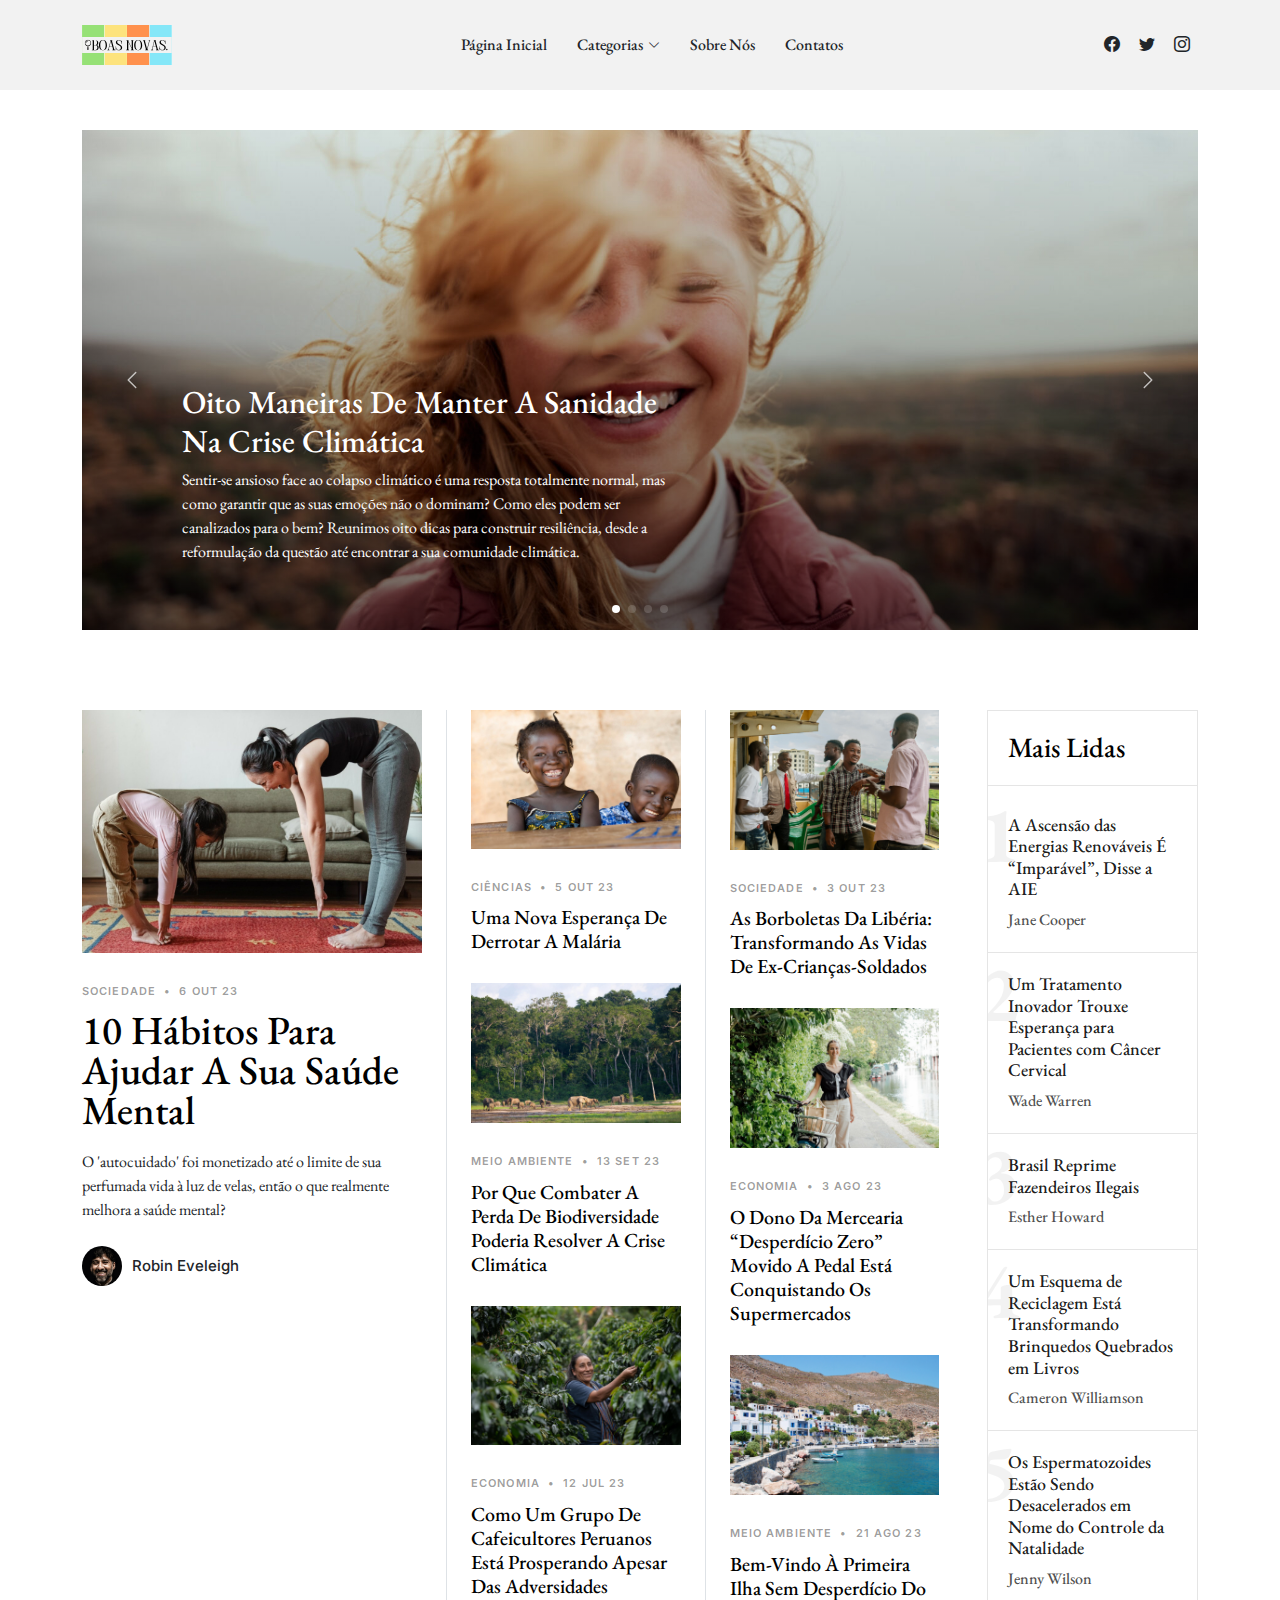
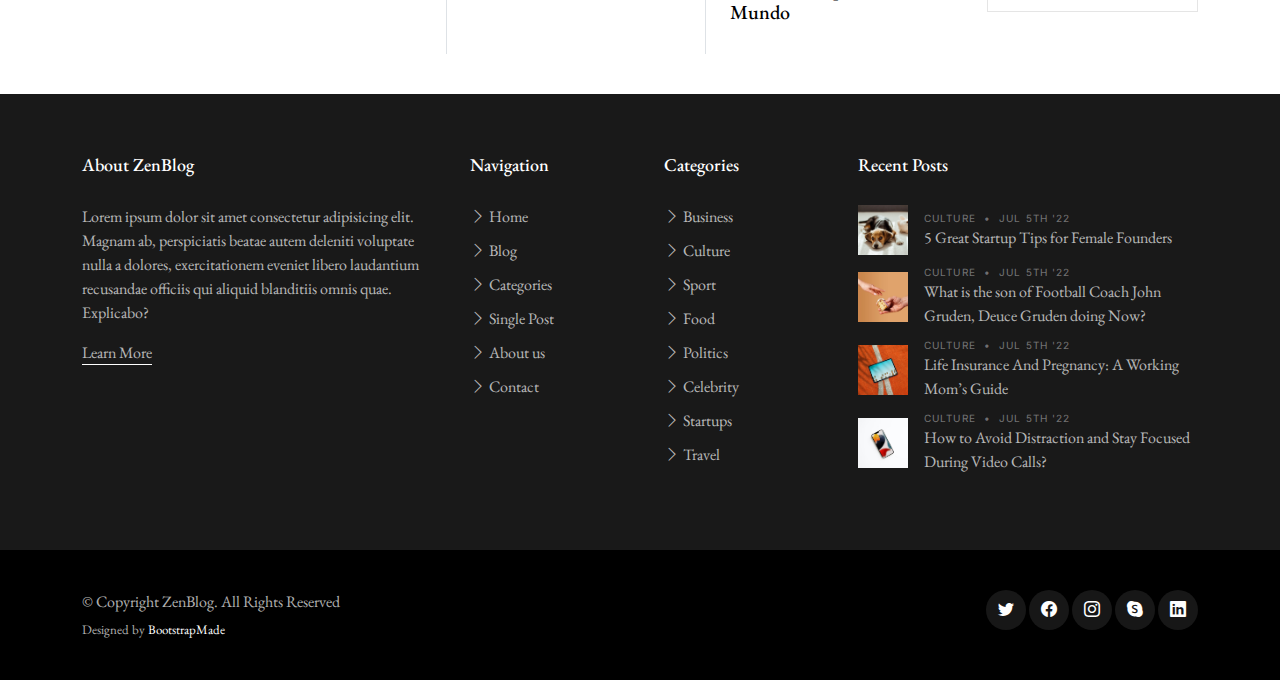
==== commit de734181: "aplicação de conteúdo ao sidebar - mais lidas" ====
--- a/index.html
+++ b/index.html
@@ -1,27 +1,34 @@
 <!DOCTYPE html>
 <html lang="en">
+
 <head>
   <meta charset="utf-8">
   <meta content="width=device-width, initial-scale=1.0" name="viewport">
+
   <title>Boas Novas</title>
   <meta content="" name="description">
   <meta content="" name="keywords">
+
   <!-- Favicons -->
   <link href="assets/img/ícone - boas novas.svg" rel="icon">
   <link href="assets/img/apple-touch-icon.png" rel="apple-touch-icon">
+
   <!-- Google Fonts -->
   <link rel="preconnect" href="https://fonts.googleapis.com">
   <link rel="preconnect" href="https://fonts.gstatic.com" crossorigin>
   <link href="https://fonts.googleapis.com/css2?family=EB+Garamond:wght@400;500&family=Inter:wght@400;500&family=Playfair+Display:ital,wght@0,400;0,700;1,400;1,700&display=swap" rel="stylesheet">
+
   <!-- Vendor CSS Files -->
   <link href="assets/vendor/bootstrap/css/bootstrap.min.css" rel="stylesheet">
   <link href="assets/vendor/bootstrap-icons/bootstrap-icons.css" rel="stylesheet">
   <link href="assets/vendor/swiper/swiper-bundle.min.css" rel="stylesheet">
   <link href="assets/vendor/glightbox/css/glightbox.min.css" rel="stylesheet">
   <link href="assets/vendor/aos/aos.css" rel="stylesheet">
+
   <!-- Template Main CSS Files -->
   <link href="assets/css/variables.css" rel="stylesheet">
   <link href="assets/css/main.css" rel="stylesheet">
+
   <!-- =======================================================
   * Template Name: ZenBlog
   * Updated: Sep 18 2023 with Bootstrap v5.3.2
@@ -30,342 +37,223 @@
   * License: https:///bootstrapmade.com/license/
   ======================================================== -->
 </head>
+
 <body>
+
   <!-- ======= Header ======= -->
   <header id="header" class="header d-flex align-items-center fixed-top">
     <div class="container-fluid container-xl d-flex align-items-center justify-content-between">
+
       <a href="index.html" class="logo d-flex align-items-center">
         <img src="assets/img/logo - boas novas.svg" alt="">
       </a>
+
       <nav id="navbar" class="navbar">
         <ul>
           <li><a href="index.html">Página Inicial</a></li>
-          <li class="dropdown"><a href="category.html"><span>Categorias</span> <i class="bi bi-chevron-down dropdown-indicator"></i></a>
+          <li class="dropdown"><a href="#"><span>Categorias</span> <i class="bi bi-chevron-down dropdown-indicator"></i></a>
             <ul>
-              <li><a href="#">Sociedade</a></li>
-              <li><a href="#">Meio Ambiente</a></li>
-              <li><a href="#">Economia</a></li>
-              <li><a href="#">Ciências</a></li>
+              <li><a href="sociedade.html">Sociedade</a></li>
+              <li><a href="meioambiente.html">Meio Ambiente</a></li>
+              <li><a href="economia.html">Economia</a></li>
+              <li><a href="ciencias.html">Ciências</a></li>
             </ul>
           </li>
+
           <li><a href="about.html">Sobre Nós</a></li>
           <li><a href="contact.html">Contatos</a></li>
         </ul>
       </nav><!-- .navbar -->
+
       <div class="position-relative">
         <a href="#" class="mx-2"><span class="bi-facebook"></span></a>
         <a href="#" class="mx-2"><span class="bi-twitter"></span></a>
         <a href="#" class="mx-2"><span class="bi-instagram"></span></a>
-        <a href="#" class="mx-2 js-search-open"><span class="bi-search"></span></a>
-        <i class="bi bi-list mobile-nav-toggle"></i>
-        <!-- ======= Search Form ======= -->
-        <div class="search-form-wrap js-search-form-wrap">
-          <form action="search-result.html" class="search-form">
-            <span class="icon bi-search"></span>
-            <input type="text" placeholder="Search" class="form-control">
-            <button class="btn js-search-close"><span class="bi-x"></span></button>
-          </form>
-        </div><!-- End Search Form -->
-      </div>
+
+      </div>
+
     </div>
+
   </header><!-- End Header -->
+
   <main id="main">
-    <section class="single-post-content">
-      <div class="container">
+
+    <!-- ======= Hero Slider Section ======= -->
+    <section id="hero-slider" class="hero-slider">
+      <div class="container-md" data-aos="fade-in">
         <div class="row">
-          <div class="col-md-9 post-content" data-aos="fade-up">
-            <!-- ======= Single Post Content ======= -->
-            <div class="single-post">
-              <div class="post-meta"><span class="date">Ciências</span> <span class="mx-1">&bullet;</span> <span>25 OUT 23</span></div>
-              <h1 class="mb-5">Bem-Vindo à 'Era de Ouro da Medicina'</h1>
-              <p><span class="firstcharacter">H</span>á um consenso comum em torno dos momentos marcantes no desenvolvimento da medicina moderna. 1796, quando Edward Jenner inoculou o filho de seu jardineiro contra a varíola com pus de uma pústula de varíola bovina (inaugurando uma era de vacinação, que hoje salva cinco milhões de vidas por ano); a chegada da anestesia na década de 1840; a teoria dos germes na década de 1860 (que eliminou a crença fatal de que as doenças são transmitidas através de “miasmas”); e imagens médicas na década de 1890, sob o disfarce dos primeiros experimentos em raios-X. Notavelmente, a descoberta casual do primeiro antibiótico, a penicilina, pelo médico escocês Alexander Fleming, em 1928: uma categoria de medicamentos que desde então prolongou a vida humana em 23 anos.</p>
-
-              <figure class="my-4 text-center align-items-center">
-                <div class="row">
-                  <div class=" col-md-6 text-center">
-                    <img src="assets/img/Single-Post.jpg" alt="" class="img-bg img-responsive d-flex align-items-end ">
-                    <figcaption>Lorem ipsum dolor sit amet consectetur adipisicing elit. Explicabo, odit? </figcaption>
-                  </div>
-              <figure class="my-4 ">
-                <div class="text-center ">
-                  <img src="assets/img/Single-Post.jpg" alt="" class="img-bg img-fluid img-responsive">
-                  <figcaption>Lorem ipsum dolor sit amet consectetur adipisicing elit. Explicabo, odit? </figcaption>
-                </div>
-              </figure>
-              <p>Será que a década de 2020 será vista como um divisor de águas semelhante? Bertalan Mesko, médico e diretor do Instituto Médico Futurista de Budapeste, faz parte de um coro de vozes que argumentam que o mundo está à beira de uma nova “era de ouro” da medicina. E isso se deve, em parte, à Covid-19.</p>
-              <p>“Avanços na tecnologia de mRNA aplicada pela primeira vez nas vacinas contra a Covid poderão em breve ajudar a erradicar certos tipos de câncer”, explica Mesko. “Há também o enorme potencial da IA ​​e da impressão 3D e, o que é mais emocionante, dos avanços na genómica, que irão desbloquear as bases genéticas de muitas doenças, levando a tratamentos novos e mais direcionados. Em suma, estamos a assistir a um ritmo de progresso que não era testemunhado há 100 anos.”</p>
-              <p>Muito se fala sobre a ameaça que a IA representa para os empregos de colarinho branco em setores como o jurídico e o financeiro. No entanto, o potencial da tecnologia para a medicina é um pouco mais ensolarado, diz Chris Stokel-Walker, que escreve sobre as aplicações médicas da IA ​​para o British Medical Journal .</p>
-              <p>“A IA acelerará o ritmo das descobertas de novos medicamentos, incluindo os tão necessários antibióticos [à medida que a resistência aumenta]”, explica ele. “Além disso, [a tecnologia] pode analisar e identificar problemas como tumores em exames de forma mais eficaz do que os humanos.”</p>
-              <p>A IA também reduzirá radicalmente a administração diária dos médicos em torno da documentação, prescrição e rastreio de condições comuns. “Isso irá liberar tempo para os médicos fazerem o que é a essência do seu trabalho: ajudar os pacientes”, diz Stokel-Walker.</p>
-              <figure class="my-4">
-                <img src="assets/img/post-landscape-5.jpg" alt="" class="img-fluid">
-                <figcaption>Lorem ipsum dolor sit amet consectetur adipisicing elit. Explicabo, odit? </figcaption>
-              <figure class="my-4 ">
-                <div class="text-center">
-                  <img src="assets/img/post-landscape-5.jpg" alt="" class="img-bg img-fluid w-auto p-0 img-responsive  align-items-end ">
-                  <figcaption>Lorem ipsum dolor sit amet consectetur adipisicing elit. Explicabo, odit? </figcaption>
-                </div>
-              </figure>
-              <!--  -->
-              <p>Um efeito colateral dos avanços feitos na medicina a partir do final do século XIX é o rápido prolongamento da expectativa de vida humana. A nova era de ouro da medicina irá abordar o lado negativo destes avanços: que vidas mais longas não são necessariamente vidas saudáveis. Nos próximos anos assistiremos a avanços no tratamento de algumas das condições mais recalcitrantes da velhice: um tratamento de “silenciamento de genes” para a doença de Alzheimer, por exemplo, e diagnósticos vestíveis que fornecerão avisos precoces de doenças metabólicas, acidentes vasculares cerebrais e ataques cardíacos, reduzindo incapacidades e melhorando os resultados dos pacientes.</p>
-              <p>Também podemos esperar terapias revolucionárias com células estaminais para a infertilidade e terapêuticas dirigidas ao “órgão esquecido” do corpo, o microbioma. Este último está cada vez mais implicado em tudo, desde a estabilização do nosso humor até à manutenção do nosso sistema imunitário e da saúde do coração.</p>
-              <p>“É uma época incrível e eu me sinto sortudo por estar vivendo isso”, diz Mesko.</p>
-            </div><!-- End Single Post Content -->
-            <!-- ======= Comments ======= -->
-            <div class="comments">
-              <h5 class="comment-title py-4">2 Comentários</h5>
-              <div class="comment d-flex mb-4">
-                <div class="flex-shrink-0">
-                  <div class="avatar avatar-sm rounded-circle">
-                    <img class="avatar-img" src="assets/img/person-5.jpg" alt="" class="img-fluid">
-                  </div>
-                </div>
-                <div class="flex-grow-1 ms-2 ms-sm-3">
-                  <div class="comment-meta d-flex align-items-baseline">
-                    <h6 class="me-2">Jordan Singer</h6>
-                    <span class="text-muted">2d</span>
-                  </div>
-                  <div class="comment-body">
-                    Lorem ipsum, dolor sit amet consectetur adipisicing elit. Non minima ipsum at amet doloremque qui magni, placeat deserunt pariatur itaque laudantium impedit aliquam eligendi repellendus excepturi quibusdam nobis esse accusantium.
-                  </div>
-                  <div class="comment-replies bg-light p-3 mt-3 rounded">
-                    <h6 class="comment-replies-title mb-4 text-muted text-uppercase">2 replies</h6>
-                    <div class="reply d-flex mb-4">
-                      <div class="flex-shrink-0">
-                        <div class="avatar avatar-sm rounded-circle">
-                          <img class="avatar-img" src="assets/img/person-4.jpg" alt="" class="img-fluid">
-                        </div>
-                      </div>
-                      <div class="flex-grow-1 ms-2 ms-sm-3">
-                        <div class="reply-meta d-flex align-items-baseline">
-                          <h6 class="mb-0 me-2">Brandon Smith</h6>
-                          <span class="text-muted">2d</span>
-                        </div>
-                        <div class="reply-body">
-                          Lorem ipsum dolor sit, amet consectetur adipisicing elit.
-                        </div>
-                      </div>
+          <div class="col-12">
+            <div class="swiper sliderFeaturedPosts">
+              <div class="swiper-wrapper">
+                <div class="swiper-slide">
+                  <a href="single-post.html" class="img-bg d-flex align-items-end" style="background-image: url('assets/img/post-slide-1.jpg');">
+                    <div class="img-bg-inner">
+                      <h2>Oito Maneiras De Manter A Sanidade Na Crise Climática</h2>
+                      <p>Sentir-se ansioso face ao colapso climático é uma resposta totalmente normal, mas como garantir que as suas emoções não o dominam? Como eles podem ser canalizados para o bem? Reunimos oito dicas para construir resiliência, desde a reformulação da questão até encontrar a sua comunidade climática.</p>
                     </div>
-                    <div class="reply d-flex">
-                      <div class="flex-shrink-0">
-                        <div class="avatar avatar-sm rounded-circle">
-                          <img class="avatar-img" src="assets/img/person-3.jpg" alt="" class="img-fluid">
-                        </div>
-                      </div>
-                      <div class="flex-grow-1 ms-2 ms-sm-3">
-                        <div class="reply-meta d-flex align-items-baseline">
-                          <h6 class="mb-0 me-2">James Parsons</h6>
-                          <span class="text-muted">1d</span>
-                        </div>
-                        <div class="reply-body">
-                          Lorem ipsum dolor sit amet, consectetur adipisicing elit. Distinctio dolore sed eos sapiente, praesentium.
-                        </div>
-                      </div>
+                  </a>
+                </div>
+
+                <div class="swiper-slide">
+                  <a href="single-post.html" class="img-bg d-flex align-items-end" style="background-image: url('assets/img/post-slide-2.jpg');">
+                    <div class="img-bg-inner">
+                      <h2>Boom Espetacular De Energias Renováveis ​Mantém 1.5°C À Vista</h2>
+                      <p>Novas descobertas revelam que, apesar de o setor energético ter emitido emissões recordes de carbono em 2022, a esperança reside na rápida implantação de tecnologias verdes.</p>
                     </div>
-                  </div>
-                </div>
-              </div>
-              <div class="comment d-flex">
-                <div class="flex-shrink-0">
-                  <div class="avatar avatar-sm rounded-circle">
-                    <img class="avatar-img" src="assets/img/person-2.jpg" alt="" class="img-fluid">
-                  </div>
-                </div>
-                <div class="flex-shrink-1 ms-2 ms-sm-3">
-                  <div class="comment-meta d-flex">
-                    <h6 class="me-2">Santiago Roberts</h6>
-                    <span class="text-muted">4d</span>
-                  </div>
-                  <div class="comment-body">
-                    Lorem ipsum dolor sit amet consectetur adipisicing elit. Iusto laborum in corrupti dolorum, quas delectus nobis porro accusantium molestias sequi.
-                  </div>
-                </div>
-              </div>
-            </div><!-- End Comments -->
-            <!-- ======= Comments Form ======= -->
-            <div class="row justify-content-center mt-5">
-              <div class="col-lg-12">
-                <h5 class="comment-title">Leave a Comment</h5>
-                <div class="row">
-                  <div class="col-lg-6 mb-3">
-                    <label for="comment-name">Name</label>
-                    <input type="text" class="form-control" id="comment-name" placeholder="Enter your name">
-                  </div>
-                  <div class="col-lg-6 mb-3">
-                    <label for="comment-email">Email</label>
-                    <input type="text" class="form-control" id="comment-email" placeholder="Enter your email">
-                  </div>
-                  <div class="col-12 mb-3">
-                    <label for="comment-message">Message</label>
-                    <textarea class="form-control" id="comment-message" placeholder="Enter your name" cols="30" rows="10"></textarea>
-                  </div>
-                  <div class="col-12">
-                    <input type="submit" class="btn btn-primary" value="Post comment">
-                  </div>
-                </div>
-              </div>
-            </div><!-- End Comments Form -->
-          </div>
-          <div class="col-md-3">
-            <!-- ======= Sidebar ======= -->
-            <div class="aside-block">
-              <ul class="nav nav-pills custom-tab-nav mb-4" id="pills-tab" role="tablist">
-                <li class="nav-item" role="presentation">
-                  <button class="nav-link active" id="pills-popular-tab" data-bs-toggle="pill" data-bs-target="#pills-popular" type="button" role="tab" aria-controls="pills-popular" aria-selected="true">Popular</button>
-                </li>
-                <li class="nav-item" role="presentation">
-                  <button class="nav-link" id="pills-trending-tab" data-bs-toggle="pill" data-bs-target="#pills-trending" type="button" role="tab" aria-controls="pills-trending" aria-selected="false">Trending</button>
-                </li>
-                <li class="nav-item" role="presentation">
-                  <button class="nav-link" id="pills-latest-tab" data-bs-toggle="pill" data-bs-target="#pills-latest" type="button" role="tab" aria-controls="pills-latest" aria-selected="false">Latest</button>
-                </li>
-              </ul>
-              <div class="tab-content" id="pills-tabContent">
-                <!-- Popular -->
-                <div class="tab-pane fade show active" id="pills-popular" role="tabpanel" aria-labelledby="pills-popular-tab">
-                  <div class="post-entry-1 border-bottom">
-                    <div class="post-meta"><span class="date">Sport</span> <span class="mx-1">&bullet;</span> <span>Jul 5th '22</span></div>
-                    <h2 class="mb-2"><a href="#">How to Avoid Distraction and Stay Focused During Video Calls?</a></h2>
-                    <span class="author mb-3 d-block">Jenny Wilson</span>
-                  </div>
-                  <div class="post-entry-1 border-bottom">
-                    <div class="post-meta"><span class="date">Lifestyle</span> <span class="mx-1">&bullet;</span> <span>Jul 5th '22</span></div>
-                    <h2 class="mb-2"><a href="#">17 Pictures of Medium Length Hair in Layers That Will Inspire Your New Haircut</a></h2>
-                    <span class="author mb-3 d-block">Jenny Wilson</span>
-                  </div>
-                  <div class="post-entry-1 border-bottom">
-                    <div class="post-meta"><span class="date">Culture</span> <span class="mx-1">&bullet;</span> <span>Jul 5th '22</span></div>
-                    <h2 class="mb-2"><a href="#">9 Half-up/half-down Hairstyles for Long and Medium Hair</a></h2>
-                    <span class="author mb-3 d-block">Jenny Wilson</span>
-                  </div>
-                  <div class="post-entry-1 border-bottom">
-                    <div class="post-meta"><span class="date">Lifestyle</span> <span class="mx-1">&bullet;</span> <span>Jul 5th '22</span></div>
-                    <h2 class="mb-2"><a href="#">Life Insurance And Pregnancy: A Working Mom’s Guide</a></h2>
-                    <span class="author mb-3 d-block">Jenny Wilson</span>
-                  </div>
-                  <div class="post-entry-1 border-bottom">
-                    <div class="post-meta"><span class="date">Business</span> <span class="mx-1">&bullet;</span> <span>Jul 5th '22</span></div>
-                    <h2 class="mb-2"><a href="#">The Best Homemade Masks for Face (keep the Pimples Away)</a></h2>
-                    <span class="author mb-3 d-block">Jenny Wilson</span>
-                  </div>
-                  <div class="post-entry-1 border-bottom">
-                    <div class="post-meta"><span class="date">Lifestyle</span> <span class="mx-1">&bullet;</span> <span>Jul 5th '22</span></div>
-                    <h2 class="mb-2"><a href="#">10 Life-Changing Hacks Every Working Mom Should Know</a></h2>
-                    <span class="author mb-3 d-block">Jenny Wilson</span>
-                  </div>
-                </div> <!-- End Popular -->
-                <!-- Trending -->
-                <div class="tab-pane fade" id="pills-trending" role="tabpanel" aria-labelledby="pills-trending-tab">
-                  <div class="post-entry-1 border-bottom">
-                    <div class="post-meta"><span class="date">Lifestyle</span> <span class="mx-1">&bullet;</span> <span>Jul 5th '22</span></div>
-                    <h2 class="mb-2"><a href="#">17 Pictures of Medium Length Hair in Layers That Will Inspire Your New Haircut</a></h2>
-                    <span class="author mb-3 d-block">Jenny Wilson</span>
-                  </div>
-                  <div class="post-entry-1 border-bottom">
-                    <div class="post-meta"><span class="date">Culture</span> <span class="mx-1">&bullet;</span> <span>Jul 5th '22</span></div>
-                    <h2 class="mb-2"><a href="#">9 Half-up/half-down Hairstyles for Long and Medium Hair</a></h2>
-                    <span class="author mb-3 d-block">Jenny Wilson</span>
-                  </div>
-                  <div class="post-entry-1 border-bottom">
-                    <div class="post-meta"><span class="date">Lifestyle</span> <span class="mx-1">&bullet;</span> <span>Jul 5th '22</span></div>
-                    <h2 class="mb-2"><a href="#">Life Insurance And Pregnancy: A Working Mom’s Guide</a></h2>
-                    <span class="author mb-3 d-block">Jenny Wilson</span>
-                  </div>
-                  <div class="post-entry-1 border-bottom">
-                    <div class="post-meta"><span class="date">Sport</span> <span class="mx-1">&bullet;</span> <span>Jul 5th '22</span></div>
-                    <h2 class="mb-2"><a href="#">How to Avoid Distraction and Stay Focused During Video Calls?</a></h2>
-                    <span class="author mb-3 d-block">Jenny Wilson</span>
-                  </div>
-                  <div class="post-entry-1 border-bottom">
-                    <div class="post-meta"><span class="date">Business</span> <span class="mx-1">&bullet;</span> <span>Jul 5th '22</span></div>
-                    <h2 class="mb-2"><a href="#">The Best Homemade Masks for Face (keep the Pimples Away)</a></h2>
-                    <span class="author mb-3 d-block">Jenny Wilson</span>
-                  </div>
-                  <div class="post-entry-1 border-bottom">
-                    <div class="post-meta"><span class="date">Lifestyle</span> <span class="mx-1">&bullet;</span> <span>Jul 5th '22</span></div>
-                    <h2 class="mb-2"><a href="#">10 Life-Changing Hacks Every Working Mom Should Know</a></h2>
-                    <span class="author mb-3 d-block">Jenny Wilson</span>
-                  </div>
-                </div> <!-- End Trending -->
-                <!-- Latest -->
-                <div class="tab-pane fade" id="pills-latest" role="tabpanel" aria-labelledby="pills-latest-tab">
-                  <div class="post-entry-1 border-bottom">
-                    <div class="post-meta"><span class="date">Lifestyle</span> <span class="mx-1">&bullet;</span> <span>Jul 5th '22</span></div>
-                    <h2 class="mb-2"><a href="#">Life Insurance And Pregnancy: A Working Mom’s Guide</a></h2>
-                    <span class="author mb-3 d-block">Jenny Wilson</span>
-                  </div>
-                  <div class="post-entry-1 border-bottom">
-                    <div class="post-meta"><span class="date">Business</span> <span class="mx-1">&bullet;</span> <span>Jul 5th '22</span></div>
-                    <h2 class="mb-2"><a href="#">The Best Homemade Masks for Face (keep the Pimples Away)</a></h2>
-                    <span class="author mb-3 d-block">Jenny Wilson</span>
-                  </div>
-                  <div class="post-entry-1 border-bottom">
-                    <div class="post-meta"><span class="date">Lifestyle</span> <span class="mx-1">&bullet;</span> <span>Jul 5th '22</span></div>
-                    <h2 class="mb-2"><a href="#">10 Life-Changing Hacks Every Working Mom Should Know</a></h2>
-                    <span class="author mb-3 d-block">Jenny Wilson</span>
-                  </div>
-                  <div class="post-entry-1 border-bottom">
-                    <div class="post-meta"><span class="date">Sport</span> <span class="mx-1">&bullet;</span> <span>Jul 5th '22</span></div>
-                    <h2 class="mb-2"><a href="#">How to Avoid Distraction and Stay Focused During Video Calls?</a></h2>
-                    <span class="author mb-3 d-block">Jenny Wilson</span>
-                  </div>
-                  <div class="post-entry-1 border-bottom">
-                    <div class="post-meta"><span class="date">Lifestyle</span> <span class="mx-1">&bullet;</span> <span>Jul 5th '22</span></div>
-                    <h2 class="mb-2"><a href="#">17 Pictures of Medium Length Hair in Layers That Will Inspire Your New Haircut</a></h2>
-                    <span class="author mb-3 d-block">Jenny Wilson</span>
-                  </div>
-                  <div class="post-entry-1 border-bottom">
-                    <div class="post-meta"><span class="date">Culture</span> <span class="mx-1">&bullet;</span> <span>Jul 5th '22</span></div>
-                    <h2 class="mb-2"><a href="#">9 Half-up/half-down Hairstyles for Long and Medium Hair</a></h2>
-                    <span class="author mb-3 d-block">Jenny Wilson</span>
-                  </div>
-                </div> <!-- End Latest -->
-              </div>
-            </div>
-            <div class="aside-block">
-              <h3 class="aside-title">Video</h3>
-              <div class="video-post">
-                <a href="https://www.youtube.com/watch?v=AiFfDjmd0jU" class="glightbox link-video">
-                  <span class="bi-play-fill"></span>
-                  <img src="assets/img/post-landscape-5.jpg" alt="" class="img-fluid">
-                </a>
-              </div>
-            </div><!-- End Video -->
-            <div class="aside-block">
-              <h3 class="aside-title">Categories</h3>
-              <ul class="aside-links list-unstyled">
-                <li><a href="category.html"><i class="bi bi-chevron-right"></i> Business</a></li>
-                <li><a href="category.html"><i class="bi bi-chevron-right"></i> Culture</a></li>
-                <li><a href="category.html"><i class="bi bi-chevron-right"></i> Sport</a></li>
-                <li><a href="category.html"><i class="bi bi-chevron-right"></i> Food</a></li>
-                <li><a href="category.html"><i class="bi bi-chevron-right"></i> Politics</a></li>
-                <li><a href="category.html"><i class="bi bi-chevron-right"></i> Celebrity</a></li>
-                <li><a href="category.html"><i class="bi bi-chevron-right"></i> Startups</a></li>
-                <li><a href="category.html"><i class="bi bi-chevron-right"></i> Travel</a></li>
-              </ul>
-            </div><!-- End Categories -->
-            <div class="aside-block">
-              <h3 class="aside-title">Tags</h3>
-              <ul class="aside-tags list-unstyled">
-                <li><a href="category.html">Business</a></li>
-                <li><a href="category.html">Culture</a></li>
-                <li><a href="category.html">Sport</a></li>
-                <li><a href="category.html">Food</a></li>
-                <li><a href="category.html">Politics</a></li>
-                <li><a href="category.html">Celebrity</a></li>
-                <li><a href="category.html">Startups</a></li>
-                <li><a href="category.html">Travel</a></li>
-              </ul>
-            </div><!-- End Tags -->
+                  </a>
+                </div>
+
+                <div class="swiper-slide">
+                  <a href="single-post.html" class="img-bg d-flex align-items-end" style="background-image: url('assets/img/post-slide-3.jpg');">
+                    <div class="img-bg-inner">
+                      <h2>Imagens Vencedoras Dos Maiores Prêmios De Fotografia Do Mundo</h2>
+                      <p>Este momento quotidiano numa aldeia do sudeste asiático ganhou o prémio máximo no prémio fotográfico deste ano da empresa de impressão fotográfica Cewe. Superou mais de meio milhão de outras inscrições no maior concurso de fotografia do mundo, sobre o tema “o nosso mundo é lindo”.</p>
+                    </div>
+                  </a>
+                </div>
+
+                <div class="swiper-slide">
+                  <a href="single-post.html" class="img-bg d-flex align-items-end" style="background-image: url('assets/img/post-slide-4.jpg');">
+                    <div class="img-bg-inner">
+                      <h2>Os Guerreiros Samburu Regenerando Uma Região Selvagem Queniana</h2>                      </h2>
+                      <p>A criação de uma reserva de vida selvagem com uma comunidade indígena numa parte do Quénia rendeu dividendos, tanto para os animais como para as pessoas</p>
+                    </div>
+                  </a>
+                </div>
+              </div>
+              <div class="custom-swiper-button-next">
+                <span class="bi-chevron-right"></span>
+              </div>
+              <div class="custom-swiper-button-prev">
+                <span class="bi-chevron-left"></span>
+              </div>
+
+              <div class="swiper-pagination"></div>
+            </div>
           </div>
         </div>
       </div>
-    </section>
+    </section><!-- End Hero Slider Section -->
+
+    <!-- ======= Post Grid Section ======= -->
+    <section id="posts" class="posts">
+      <div class="container" data-aos="fade-up">
+        <div class="row g-5">
+          <div class="col-lg-4">
+            <div class="post-entry-1 lg">
+              <a href="single-post.html"><img src="assets/img/post-landscape-1.jpg" alt="" class="img-fluid"></a>
+              <div class="post-meta"><span class="date">Sociedade</span> <span class="mx-1">&bullet;</span> <span>6 Out 23</span></div>
+              <h2><a href="single-post.html">10 Hábitos Para Ajudar A Sua Saúde Mental</a></h2>
+              <p class="mb-4 d-block">O 'autocuidado' foi monetizado até o limite de sua perfumada vida à luz de velas, então o que realmente melhora a saúde mental?</p>
+
+              <div class="d-flex align-items-center author">
+                <div class="photo"><img src="assets/img/person-1.jpg" alt="" class="img-fluid"></div>
+                <div class="name">
+                  <h3 class="m-0 p-0">Robin Eveleigh</h3>
+                </div>
+              </div>
+            </div>
+
+          </div>
+
+          <div class="col-lg-8">
+            <div class="row g-5">
+              <div class="col-lg-4 border-start custom-border">
+                <div class="post-entry-1">
+                  <a href="single-post.html"><img src="assets/img/post-landscape-2.jpg" alt="" class="img-fluid"></a>
+                  <div class="post-meta"><span class="date">Ciências</span> <span class="mx-1">&bullet;</span> <span>5 Out 23</span></div>
+                  <h2><a href="single-post.html">Uma Nova Esperança De Derrotar A Malária</a></h2>
+                </div>
+                <div class="post-entry-1">
+                  <a href="single-post.html"><img src="assets/img/post-landscape-5.jpg" alt="" class="img-fluid"></a>
+                  <div class="post-meta"><span class="date">Meio Ambiente</span> <span class="mx-1">&bullet;</span> <span>13 Set 23</span></div>
+                  <h2><a href="single-post.html">Por Que Combater A Perda De Biodiversidade Poderia Resolver A Crise Climática
+                  </a></h2>
+                </div>
+                <div class="post-entry-1">
+                  <a href="single-post.html"><img src="assets/img/post-landscape-7.jpg" alt="" class="img-fluid"></a>
+                  <div class="post-meta"><span class="date">Economia</span> <span class="mx-1">&bullet;</span> <span>12 Jul 23</span></div>
+                  <h2><a href="single-post.html">Como Um Grupo De Cafeicultores Peruanos Está Prosperando Apesar Das Adversidades</a></h2>
+                </div>
+              </div>
+              <div class="col-lg-4 border-start custom-border">
+                <div class="post-entry-1">
+                  <a href="single-post.html"><img src="assets/img/post-landscape-3.jpg" alt="" class="img-fluid"></a>
+                  <div class="post-meta"><span class="date">Sociedade</span> <span class="mx-1">&bullet;</span> <span>3 Out 23</span></div>
+                  <h2><a href="single-post.html">As Borboletas Da Libéria: Transformando As Vidas De Ex-Crianças-Soldados</a></h2>
+                </div>
+                <div class="post-entry-1">
+                  <a href="single-post.html"><img src="assets/img/post-landscape-6.jpg" alt="" class="img-fluid"></a>
+                  <div class="post-meta"><span class="date">Economia</span> <span class="mx-1">&bullet;</span> <span>3 Ago 23</span></div>
+                  <h2><a href="single-post.html">O Dono Da Mercearia “Desperdício Zero” Movido A Pedal Está Conquistando Os Supermercados</a></h2>
+                </div>
+                <div class="post-entry-1">
+                  <a href="single-post.html"><img src="assets/img/post-landscape-8.jpg" alt="" class="img-fluid"></a>
+                  <div class="post-meta"><span class="date">Meio Ambiente</span> <span class="mx-1">&bullet;</span> <span>21 Ago 23</span></div>
+                  <h2><a href="single-post.html">Bem-Vindo À Primeira Ilha Sem Desperdício Do Mundo</a></h2>
+                </div>
+              </div>
+
+              <!-- Trending Section -->
+              <div class="col-lg-4">
+
+                <div class="trending">
+                  <h3>Mais Lidas</h3>
+                  <ul class="trending-post">
+                    <li>
+                      <a href="single-post.html">
+                        <span class="number">1</span>
+                        <h3>A Ascensão das Energias Renováveis ​​É “Imparável”, Disse a AIE</h3>
+                        <span class="author">Jane Cooper</span>
+                      </a>
+                    </li>
+                    <li>
+                      <a href="single-post.html">
+                        <span class="number">2</span>
+                        <h3>Um Tratamento Inovador Trouxe Esperança para Pacientes com Câncer Cervical</h3>
+                        <span class="author">Wade Warren</span>
+                      </a>
+                    </li>
+                    <li>
+                      <a href="single-post.html">
+                        <span class="number">3</span>
+                        <h3>Brasil Reprime Fazendeiros Ilegais</h3>
+                        <span class="author">Esther Howard</span>
+                      </a>
+                    </li>
+                    <li>
+                      <a href="single-post.html">
+                        <span class="number">4</span>
+                        <h3>Um Esquema de Reciclagem Está Transformando Brinquedos Quebrados em Livros</h3>
+                        <span class="author">Cameron Williamson</span>
+                      </a>
+                    </li>
+                    <li>
+                      <a href="single-post.html">
+                        <span class="number">5</span>
+                        <h3>Os Espermatozoides Estão Sendo Desacelerados em Nome do Controle da Natalidade</h3>
+                        <span class="author">Jenny Wilson</span>
+                      </a>
+                    </li>
+                  </ul>
+                </div>
+
+              </div> <!-- End Trending Section -->
+            </div>
+          </div>
+
+        </div> <!-- End .row -->
+      </div>
+    </section> <!-- End Post Grid Section -->
+
   </main><!-- End #main -->
+
   <!-- ======= Footer ======= -->
   <footer id="footer" class="footer">
+
     <div class="footer-content">
       <div class="container">
+
         <div class="row g-5">
           <div class="col-lg-4">
             <h3 class="footer-heading">About ZenBlog</h3>
@@ -394,10 +282,13 @@
               <li><a href="category.html"><i class="bi bi-chevron-right"></i> Celebrity</a></li>
               <li><a href="category.html"><i class="bi bi-chevron-right"></i> Startups</a></li>
               <li><a href="category.html"><i class="bi bi-chevron-right"></i> Travel</a></li>
+
             </ul>
           </div>
+
           <div class="col-lg-4">
             <h3 class="footer-heading">Recent Posts</h3>
+
             <ul class="footer-links footer-blog-entry list-unstyled">
               <li>
                 <a href="single-post.html" class="d-flex align-items-center">
@@ -408,6 +299,7 @@
                   </div>
                 </a>
               </li>
+
               <li>
                 <a href="single-post.html" class="d-flex align-items-center">
                   <img src="assets/img/post-sq-2.jpg" alt="" class="img-fluid me-3">
@@ -417,6 +309,7 @@
                   </div>
                 </a>
               </li>
+
               <li>
                 <a href="single-post.html" class="d-flex align-items-center">
                   <img src="assets/img/post-sq-3.jpg" alt="" class="img-fluid me-3">
@@ -426,6 +319,7 @@
                   </div>
                 </a>
               </li>
+
               <li>
                 <a href="single-post.html" class="d-flex align-items-center">
                   <img src="assets/img/post-sq-4.jpg" alt="" class="img-fluid me-3">
@@ -435,18 +329,23 @@
                   </div>
                 </a>
               </li>
+
             </ul>
+
           </div>
         </div>
       </div>
     </div>
+
     <div class="footer-legal">
       <div class="container">
+
         <div class="row justify-content-between">
           <div class="col-md-6 text-center text-md-start mb-3 mb-md-0">
             <div class="copyright">
               © Copyright <strong><span>ZenBlog</span></strong>. All Rights Reserved
             </div>
+
             <div class="credits">
               <!-- All the links in the footer should remain intact. -->
               <!-- You can delete the links only if you purchased the pro version. -->
@@ -454,7 +353,9 @@
               <!-- Purchase the pro version with working PHP/AJAX contact form: https://bootstrapmade.com/herobiz-bootstrap-business-template/ -->
               Designed by <a href="https://bootstrapmade.com/">BootstrapMade</a>
             </div>
-          </div>
+
+          </div>
+
           <div class="col-md-6">
             <div class="social-links mb-3 mb-lg-0 text-center text-md-end">
               <a href="#" class="twitter"><i class="bi bi-twitter"></i></a>
@@ -463,19 +364,28 @@
               <a href="#" class="google-plus"><i class="bi bi-skype"></i></a>
               <a href="#" class="linkedin"><i class="bi bi-linkedin"></i></a>
             </div>
-          </div>
+
+          </div>
+
         </div>
+
       </div>
     </div>
+
   </footer>
+
   <a href="#" class="scroll-top d-flex align-items-center justify-content-center"><i class="bi bi-arrow-up-short"></i></a>
+
   <!-- Vendor JS Files -->
   <script src="assets/vendor/bootstrap/js/bootstrap.bundle.min.js"></script>
   <script src="assets/vendor/swiper/swiper-bundle.min.js"></script>
   <script src="assets/vendor/glightbox/js/glightbox.min.js"></script>
   <script src="assets/vendor/aos/aos.js"></script>
   <script src="assets/vendor/php-email-form/validate.js"></script>
+
   <!-- Template Main JS File -->
   <script src="assets/js/main.js"></script>
+
 </body>
+
 </html>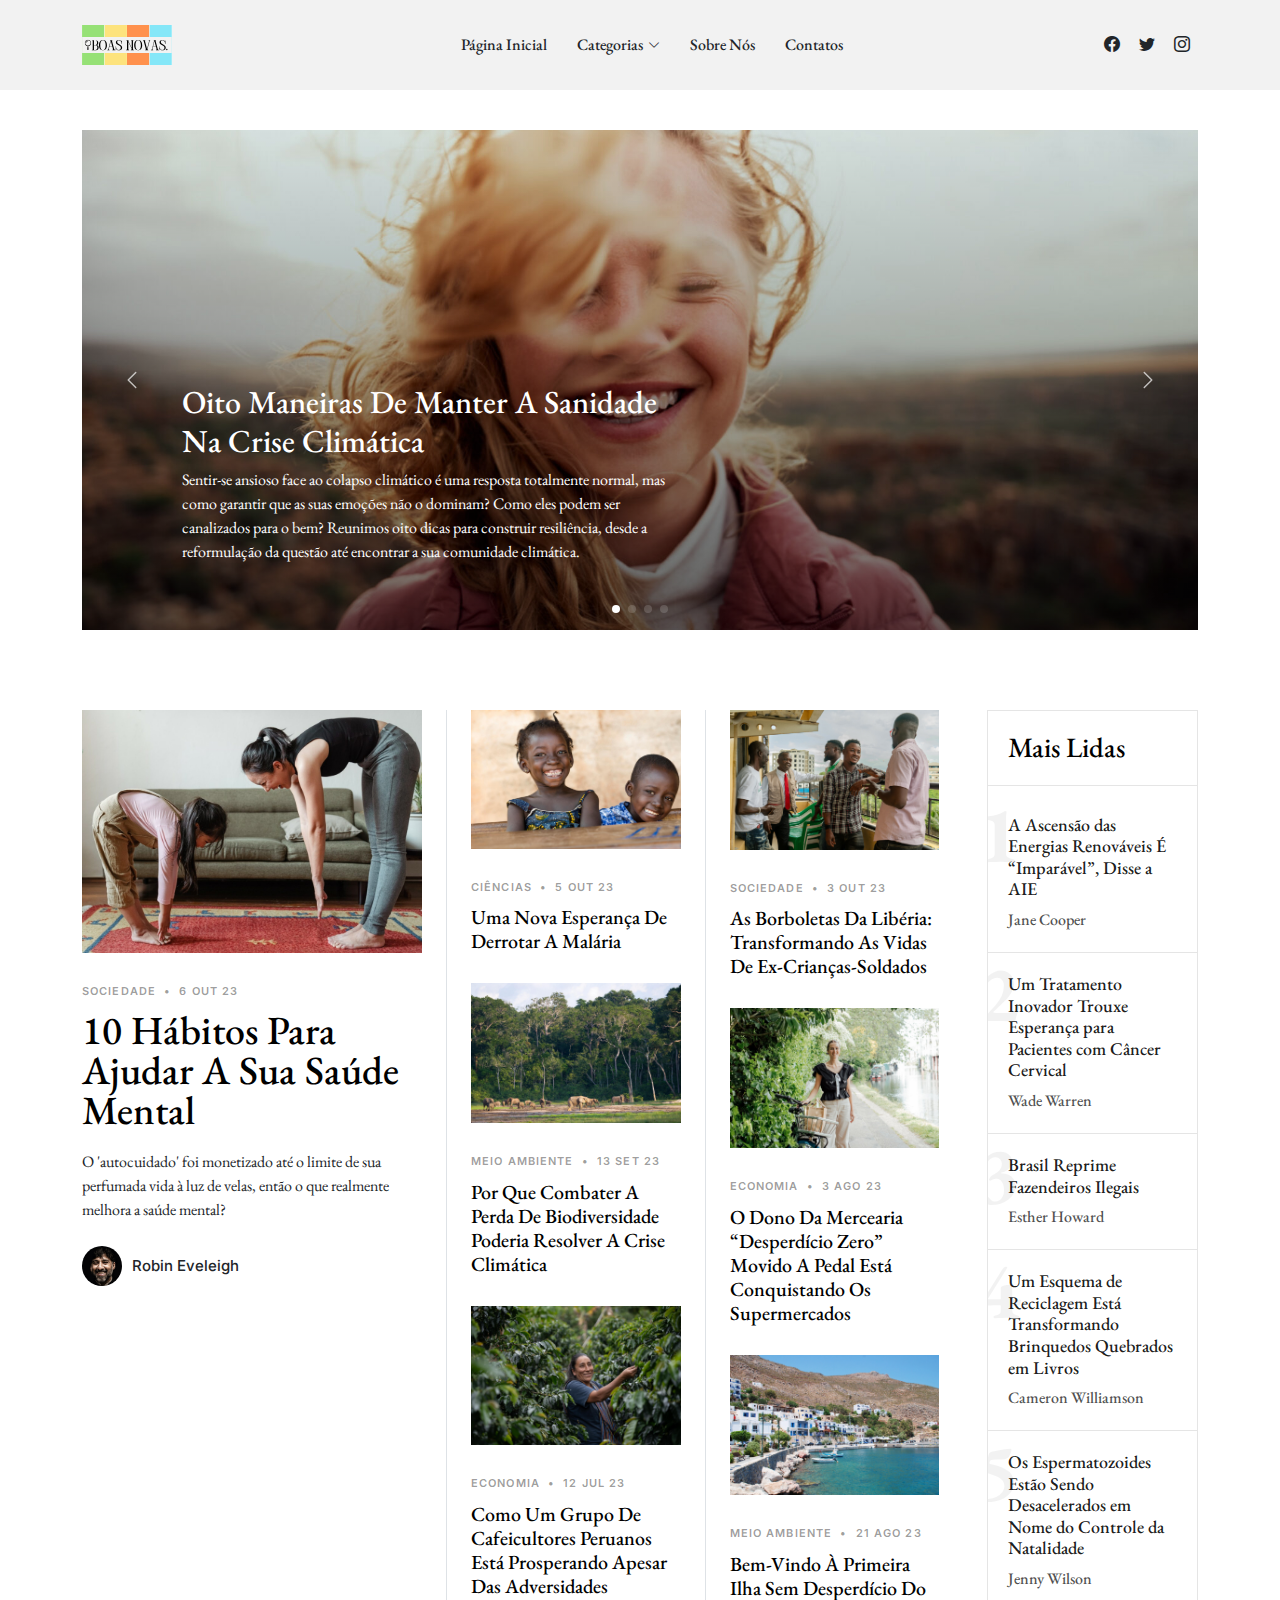
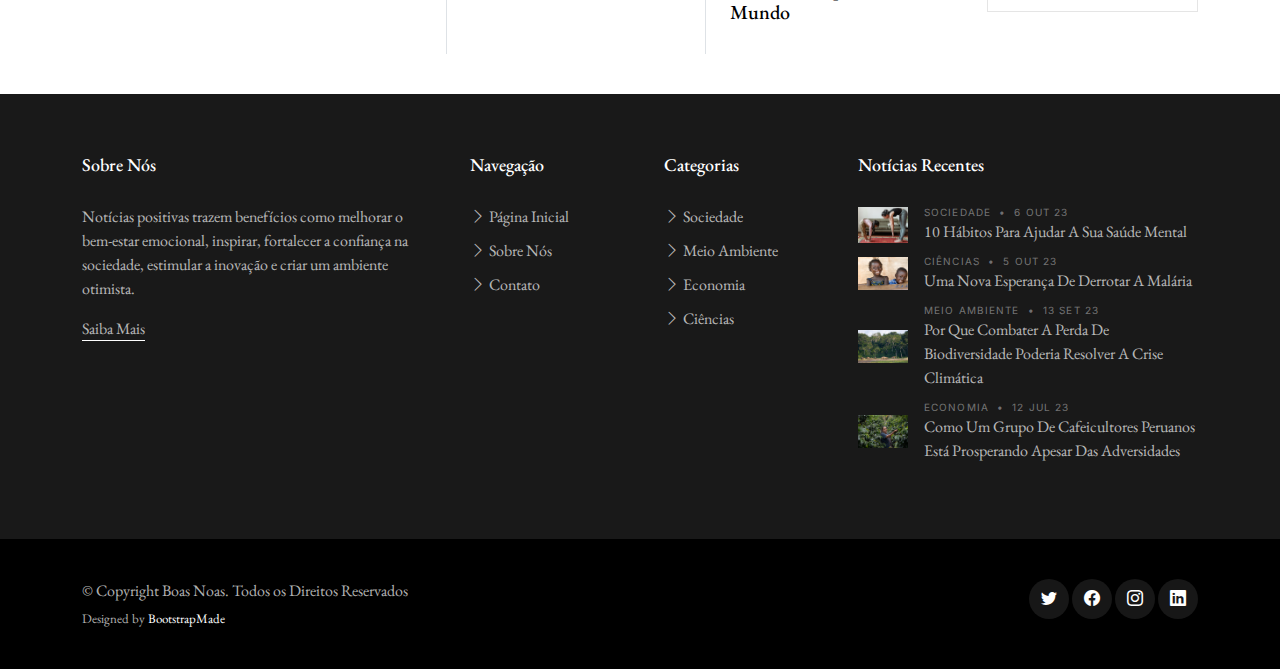
==== commit 81b43aff: "Rodapé, Sidebar e outros detalhes" ====
--- a/index.html
+++ b/index.html
@@ -66,9 +66,9 @@
       </nav><!-- .navbar -->
 
       <div class="position-relative">
-        <a href="#" class="mx-2"><span class="bi-facebook"></span></a>
-        <a href="#" class="mx-2"><span class="bi-twitter"></span></a>
-        <a href="#" class="mx-2"><span class="bi-instagram"></span></a>
+        <a href="https://www.facebook.com/positive.news.uk/" class="mx-2"><span class="bi-facebook"></span></a>
+        <a href="https://twitter.com/PositiveNewsUK" class="mx-2"><span class="bi-twitter"></span></a>
+        <a href="https://www.instagram.com/positivenewsuk/?utm_source=ig_web_button_share_sheet&igshid=OGQ5ZDc2ODk2ZA==" class="mx-2"><span class="bi-instagram"></span></a>
 
       </div>
 
@@ -167,8 +167,7 @@
                 <div class="post-entry-1">
                   <a href="single-post.html"><img src="assets/img/post-landscape-5.jpg" alt="" class="img-fluid"></a>
                   <div class="post-meta"><span class="date">Meio Ambiente</span> <span class="mx-1">&bullet;</span> <span>13 Set 23</span></div>
-                  <h2><a href="single-post.html">Por Que Combater A Perda De Biodiversidade Poderia Resolver A Crise Climática
-                  </a></h2>
+                  <h2><a href="single-post.html">Por Que Combater A Perda De Biodiversidade Poderia Resolver A Crise Climática</a></h2>
                 </div>
                 <div class="post-entry-1">
                   <a href="single-post.html"><img src="assets/img/post-landscape-7.jpg" alt="" class="img-fluid"></a>
@@ -256,76 +255,69 @@
 
         <div class="row g-5">
           <div class="col-lg-4">
-            <h3 class="footer-heading">About ZenBlog</h3>
-            <p>Lorem ipsum dolor sit amet consectetur adipisicing elit. Magnam ab, perspiciatis beatae autem deleniti voluptate nulla a dolores, exercitationem eveniet libero laudantium recusandae officiis qui aliquid blanditiis omnis quae. Explicabo?</p>
-            <p><a href="about.html" class="footer-link-more">Learn More</a></p>
+            <h3 class="footer-heading">Sobre Nós</h3>
+            <p>Notícias positivas trazem benefícios como melhorar o bem-estar emocional, inspirar, fortalecer a confiança na sociedade, estimular a inovação e criar um ambiente otimista.</p>
+            <p><a href="about.html" class="footer-link-more">Saiba Mais</a></p>
           </div>
           <div class="col-6 col-lg-2">
-            <h3 class="footer-heading">Navigation</h3>
+            <h3 class="footer-heading">Navegação</h3>
             <ul class="footer-links list-unstyled">
-              <li><a href="index.html"><i class="bi bi-chevron-right"></i> Home</a></li>
-              <li><a href="index.html"><i class="bi bi-chevron-right"></i> Blog</a></li>
-              <li><a href="category.html"><i class="bi bi-chevron-right"></i> Categories</a></li>
-              <li><a href="single-post.html"><i class="bi bi-chevron-right"></i> Single Post</a></li>
-              <li><a href="about.html"><i class="bi bi-chevron-right"></i> About us</a></li>
-              <li><a href="contact.html"><i class="bi bi-chevron-right"></i> Contact</a></li>
+              <li><a href="index.html"><i class="bi bi-chevron-right"></i> Página Inicial</a></li>
+              <li><a href="about.html"><i class="bi bi-chevron-right"></i> Sobre Nós</a></li>
+              <li><a href="contact.html"><i class="bi bi-chevron-right"></i> Contato</a></li>
             </ul>
           </div>
           <div class="col-6 col-lg-2">
-            <h3 class="footer-heading">Categories</h3>
+            <h3 class="footer-heading">Categorias</h3>
             <ul class="footer-links list-unstyled">
-              <li><a href="category.html"><i class="bi bi-chevron-right"></i> Business</a></li>
-              <li><a href="category.html"><i class="bi bi-chevron-right"></i> Culture</a></li>
-              <li><a href="category.html"><i class="bi bi-chevron-right"></i> Sport</a></li>
-              <li><a href="category.html"><i class="bi bi-chevron-right"></i> Food</a></li>
-              <li><a href="category.html"><i class="bi bi-chevron-right"></i> Politics</a></li>
-              <li><a href="category.html"><i class="bi bi-chevron-right"></i> Celebrity</a></li>
-              <li><a href="category.html"><i class="bi bi-chevron-right"></i> Startups</a></li>
-              <li><a href="category.html"><i class="bi bi-chevron-right"></i> Travel</a></li>
+              <li><a href="sociedade.html"><i class="bi bi-chevron-right"></i> Sociedade </a></li>
+              <li><a href="meioambiente.html"><i class="bi bi-chevron-right"></i> Meio Ambiente </a></li>
+              <li><a href="economia.html"><i class="bi bi-chevron-right"></i> Economia </a></li>
+              <li><a href="ciencias.html"><i class="bi bi-chevron-right"></i> Ciências </a></li>
 
             </ul>
           </div>
 
           <div class="col-lg-4">
-            <h3 class="footer-heading">Recent Posts</h3>
+            <h3 class="footer-heading">Notícias Recentes</h3>
 
             <ul class="footer-links footer-blog-entry list-unstyled">
               <li>
                 <a href="single-post.html" class="d-flex align-items-center">
-                  <img src="assets/img/post-sq-1.jpg" alt="" class="img-fluid me-3">
+                  <img src="assets/img/post-landscape-1.jpg" alt="" class="img-fluid me-3">
                   <div>
-                    <div class="post-meta d-block"><span class="date">Culture</span> <span class="mx-1">&bullet;</span> <span>Jul 5th '22</span></div>
-                    <span>5 Great Startup Tips for Female Founders</span>
+                    <div class="post-meta d-block"><span class="date">Sociedade</span> <span class="mx-1">&bullet;</span> <span>6 OUT 23</span></div>
+                    <span>10 Hábitos Para Ajudar A Sua Saúde Mental</span>
                   </div>
                 </a>
               </li>
 
               <li>
                 <a href="single-post.html" class="d-flex align-items-center">
-                  <img src="assets/img/post-sq-2.jpg" alt="" class="img-fluid me-3">
+                  <img src="assets/img/post-landscape-2.jpg" alt="" class="img-fluid me-3">
                   <div>
-                    <div class="post-meta d-block"><span class="date">Culture</span> <span class="mx-1">&bullet;</span> <span>Jul 5th '22</span></div>
-                    <span>What is the son of Football Coach John Gruden, Deuce Gruden doing Now?</span>
+                    <div class="post-meta d-block"><span class="date">Ciências</span> <span class="mx-1">&bullet;</span> <span>5 OUT 23</span></div>
+                    <span>Uma Nova Esperança De Derrotar A Malária</span>
                   </div>
                 </a>
               </li>
 
               <li>
                 <a href="single-post.html" class="d-flex align-items-center">
-                  <img src="assets/img/post-sq-3.jpg" alt="" class="img-fluid me-3">
+                  <img src="assets/img/post-landscape-5.jpg" alt="" class="img-fluid me-3">
                   <div>
-                    <div class="post-meta d-block"><span class="date">Culture</span> <span class="mx-1">&bullet;</span> <span>Jul 5th '22</span></div>
-                    <span>Life Insurance And Pregnancy: A Working Mom’s Guide</span>
+                    <div class="post-meta d-block"><span class="date">Meio Ambiente</span> <span class="mx-1">&bullet;</span> <span>13 SET 23</span></div>
+                    <span>Por Que Combater A Perda De Biodiversidade Poderia Resolver A Crise Climática</span>
                   </div>
                 </a>
               </li>
 
               <li>
                 <a href="single-post.html" class="d-flex align-items-center">
-                  <img src="assets/img/post-sq-4.jpg" alt="" class="img-fluid me-3">
+                  <img src="assets/img/post-landscape-7.jpg" alt="" class="img-fluid me-3">
                   <div>
-                    <div class="post-meta d-block"><span class="date">Culture</span> <span class="mx-1">&bullet;</span> <span>Jul 5th '22</span></div>
-                    <span>How to Avoid Distraction and Stay Focused During Video Calls?</span>
+                    <div class="post-meta d-block"><span class="date">Economia</span> <span class="mx-1">&bullet;</span> <span>12 JUL 23</span></div>
+                    <span>Como Um Grupo De Cafeicultores Peruanos Está Prosperando Apesar Das Adversidades</span>
                   </div>
                 </a>
               </li>
@@ -343,7 +335,7 @@
         <div class="row justify-content-between">
           <div class="col-md-6 text-center text-md-start mb-3 mb-md-0">
             <div class="copyright">
-              © Copyright <strong><span>ZenBlog</span></strong>. All Rights Reserved
+              © Copyright <strong><span>Boas Noas</span></strong>. Todos os Direitos Reservados
             </div>
 
             <div class="credits">
@@ -358,11 +350,10 @@
 
           <div class="col-md-6">
             <div class="social-links mb-3 mb-lg-0 text-center text-md-end">
-              <a href="#" class="twitter"><i class="bi bi-twitter"></i></a>
-              <a href="#" class="facebook"><i class="bi bi-facebook"></i></a>
-              <a href="#" class="instagram"><i class="bi bi-instagram"></i></a>
-              <a href="#" class="google-plus"><i class="bi bi-skype"></i></a>
-              <a href="#" class="linkedin"><i class="bi bi-linkedin"></i></a>
+              <a href="https://twitter.com/PositiveNewsUK" class="twitter"><i class="bi bi-twitter"></i></a>
+              <a href="https://www.facebook.com/positive.news.uk/" class="facebook"><i class="bi bi-facebook"></i></a>
+              <a href="https://www.instagram.com/positivenewsuk/" class="instagram"><i class="bi bi-instagram"></i></a>
+              <a href="https://www.linkedin.com/company/positivenews" class="linkedin"><i class="bi bi-linkedin"></i></a>
             </div>
 
           </div>
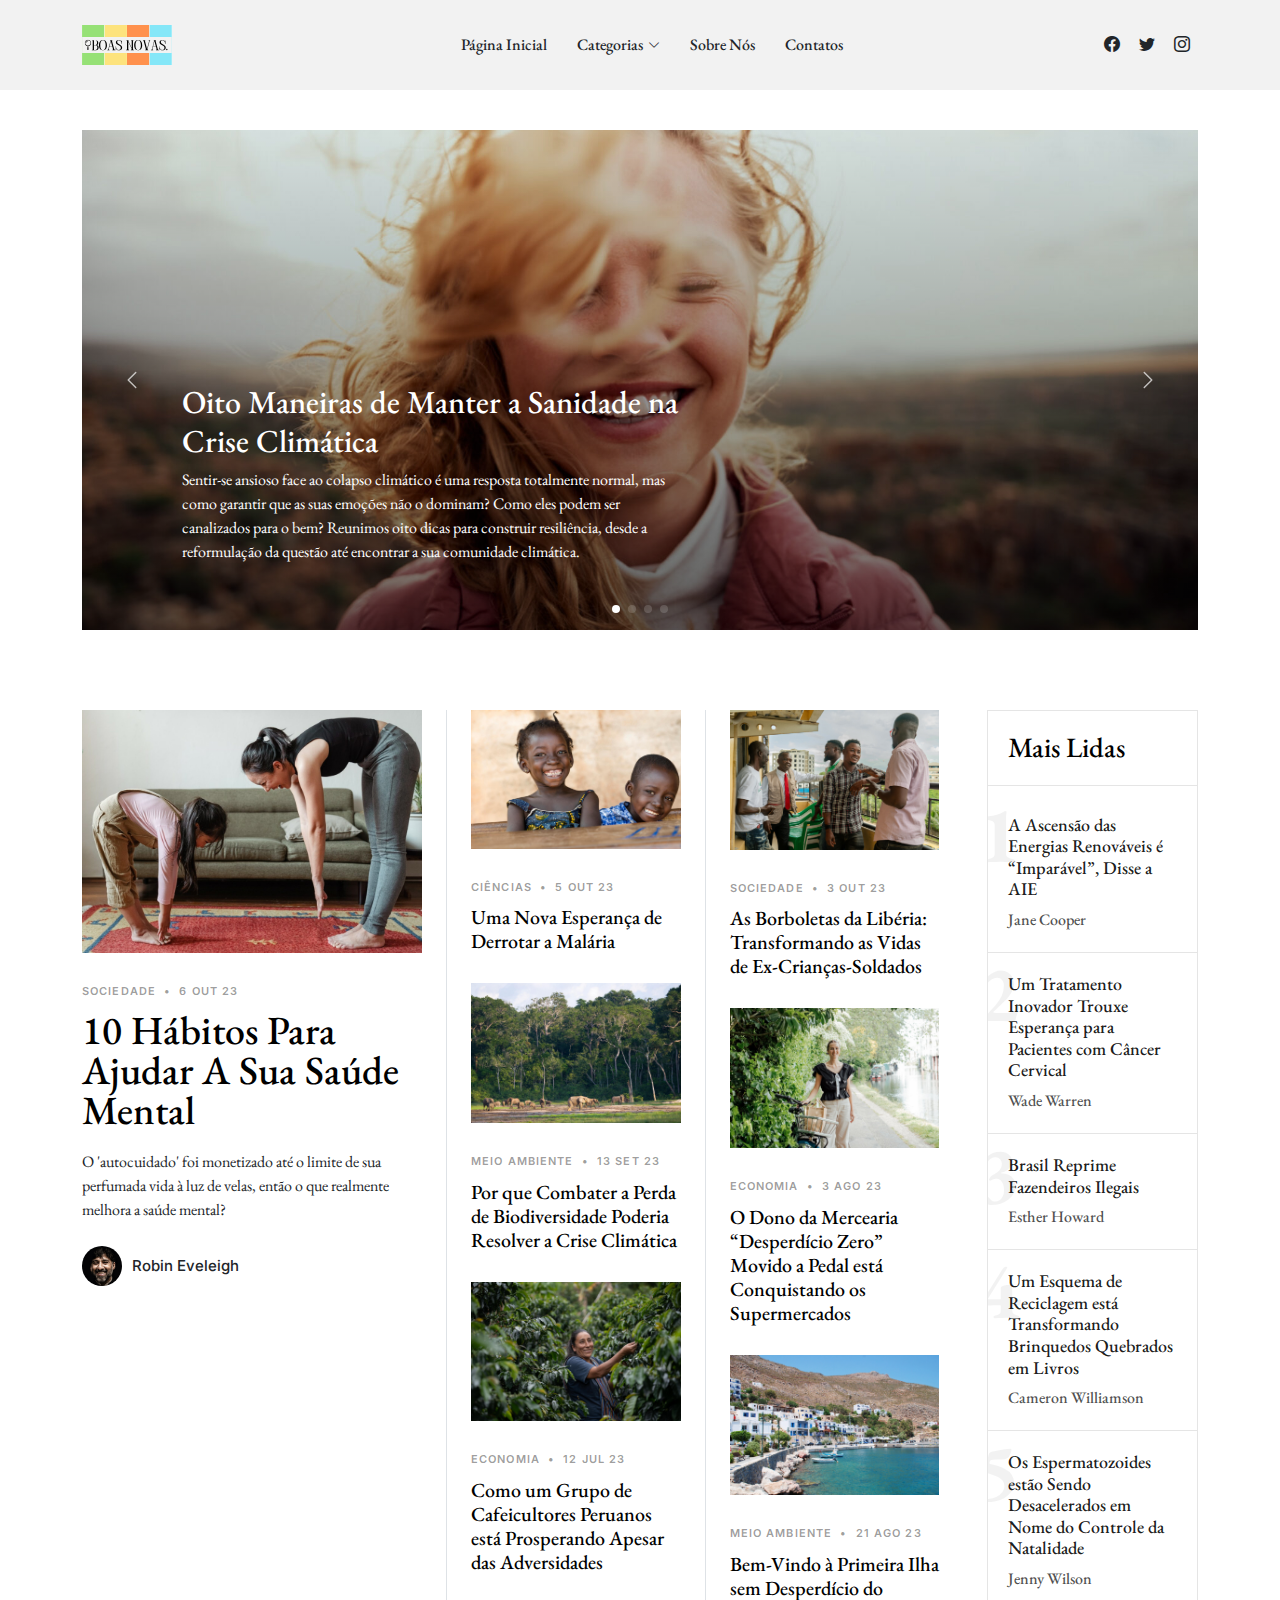
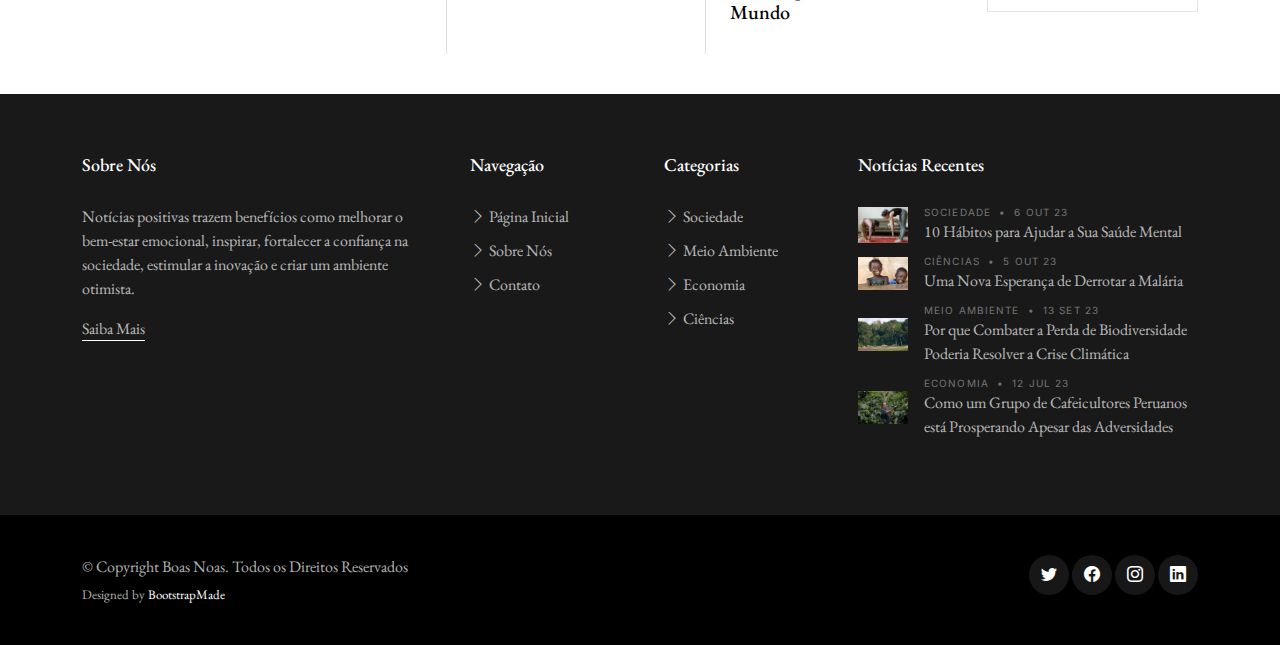
==== commit d974adc8: "noticias das categorias: economia e ciências" ====
--- a/index.html
+++ b/index.html
@@ -88,7 +88,7 @@
                 <div class="swiper-slide">
                   <a href="single-post.html" class="img-bg d-flex align-items-end" style="background-image: url('assets/img/post-slide-1.jpg');">
                     <div class="img-bg-inner">
-                      <h2>Oito Maneiras De Manter A Sanidade Na Crise Climática</h2>
+                      <h2>Oito Maneiras de Manter a Sanidade na Crise Climática</h2>
                       <p>Sentir-se ansioso face ao colapso climático é uma resposta totalmente normal, mas como garantir que as suas emoções não o dominam? Como eles podem ser canalizados para o bem? Reunimos oito dicas para construir resiliência, desde a reformulação da questão até encontrar a sua comunidade climática.</p>
                     </div>
                   </a>
@@ -97,7 +97,7 @@
                 <div class="swiper-slide">
                   <a href="single-post.html" class="img-bg d-flex align-items-end" style="background-image: url('assets/img/post-slide-2.jpg');">
                     <div class="img-bg-inner">
-                      <h2>Boom Espetacular De Energias Renováveis ​Mantém 1.5°C À Vista</h2>
+                      <h2>Boom Espetacular de Energias Renováveis ​Mantém 1.5°C à Vista</h2>
                       <p>Novas descobertas revelam que, apesar de o setor energético ter emitido emissões recordes de carbono em 2022, a esperança reside na rápida implantação de tecnologias verdes.</p>
                     </div>
                   </a>
@@ -106,7 +106,7 @@
                 <div class="swiper-slide">
                   <a href="single-post.html" class="img-bg d-flex align-items-end" style="background-image: url('assets/img/post-slide-3.jpg');">
                     <div class="img-bg-inner">
-                      <h2>Imagens Vencedoras Dos Maiores Prêmios De Fotografia Do Mundo</h2>
+                      <h2>Imagens Vencedoras dos Maiores Prêmios de Fotografia do Mundo</h2>
                       <p>Este momento quotidiano numa aldeia do sudeste asiático ganhou o prémio máximo no prémio fotográfico deste ano da empresa de impressão fotográfica Cewe. Superou mais de meio milhão de outras inscrições no maior concurso de fotografia do mundo, sobre o tema “o nosso mundo é lindo”.</p>
                     </div>
                   </a>
@@ -115,7 +115,7 @@
                 <div class="swiper-slide">
                   <a href="single-post.html" class="img-bg d-flex align-items-end" style="background-image: url('assets/img/post-slide-4.jpg');">
                     <div class="img-bg-inner">
-                      <h2>Os Guerreiros Samburu Regenerando Uma Região Selvagem Queniana</h2>                      </h2>
+                      <h2>Os Guerreiros Samburu Regenerando uma Região Selvagem Queniana</h2>                      </h2>
                       <p>A criação de uma reserva de vida selvagem com uma comunidade indígena numa parte do Quénia rendeu dividendos, tanto para os animais como para as pessoas</p>
                     </div>
                   </a>
@@ -162,34 +162,34 @@
                 <div class="post-entry-1">
                   <a href="single-post.html"><img src="assets/img/post-landscape-2.jpg" alt="" class="img-fluid"></a>
                   <div class="post-meta"><span class="date">Ciências</span> <span class="mx-1">&bullet;</span> <span>5 Out 23</span></div>
-                  <h2><a href="single-post.html">Uma Nova Esperança De Derrotar A Malária</a></h2>
+                  <h2><a href="single-post.html">Uma Nova Esperança de Derrotar a Malária</a></h2>
                 </div>
                 <div class="post-entry-1">
                   <a href="single-post.html"><img src="assets/img/post-landscape-5.jpg" alt="" class="img-fluid"></a>
                   <div class="post-meta"><span class="date">Meio Ambiente</span> <span class="mx-1">&bullet;</span> <span>13 Set 23</span></div>
-                  <h2><a href="single-post.html">Por Que Combater A Perda De Biodiversidade Poderia Resolver A Crise Climática</a></h2>
+                  <h2><a href="single-post.html">Por que Combater a Perda de Biodiversidade Poderia Resolver a Crise Climática</a></h2>
                 </div>
                 <div class="post-entry-1">
                   <a href="single-post.html"><img src="assets/img/post-landscape-7.jpg" alt="" class="img-fluid"></a>
                   <div class="post-meta"><span class="date">Economia</span> <span class="mx-1">&bullet;</span> <span>12 Jul 23</span></div>
-                  <h2><a href="single-post.html">Como Um Grupo De Cafeicultores Peruanos Está Prosperando Apesar Das Adversidades</a></h2>
+                  <h2><a href="single-post.html">Como um Grupo de Cafeicultores Peruanos está Prosperando Apesar das Adversidades</a></h2>
                 </div>
               </div>
               <div class="col-lg-4 border-start custom-border">
                 <div class="post-entry-1">
                   <a href="single-post.html"><img src="assets/img/post-landscape-3.jpg" alt="" class="img-fluid"></a>
                   <div class="post-meta"><span class="date">Sociedade</span> <span class="mx-1">&bullet;</span> <span>3 Out 23</span></div>
-                  <h2><a href="single-post.html">As Borboletas Da Libéria: Transformando As Vidas De Ex-Crianças-Soldados</a></h2>
+                  <h2><a href="single-post.html">As Borboletas da Libéria: Transformando as Vidas de Ex-Crianças-Soldados</a></h2>
                 </div>
                 <div class="post-entry-1">
                   <a href="single-post.html"><img src="assets/img/post-landscape-6.jpg" alt="" class="img-fluid"></a>
                   <div class="post-meta"><span class="date">Economia</span> <span class="mx-1">&bullet;</span> <span>3 Ago 23</span></div>
-                  <h2><a href="single-post.html">O Dono Da Mercearia “Desperdício Zero” Movido A Pedal Está Conquistando Os Supermercados</a></h2>
+                  <h2><a href="single-post.html">O Dono da Mercearia “Desperdício Zero” Movido a Pedal está Conquistando os Supermercados</a></h2>
                 </div>
                 <div class="post-entry-1">
                   <a href="single-post.html"><img src="assets/img/post-landscape-8.jpg" alt="" class="img-fluid"></a>
                   <div class="post-meta"><span class="date">Meio Ambiente</span> <span class="mx-1">&bullet;</span> <span>21 Ago 23</span></div>
-                  <h2><a href="single-post.html">Bem-Vindo À Primeira Ilha Sem Desperdício Do Mundo</a></h2>
+                  <h2><a href="single-post.html">Bem-Vindo à Primeira Ilha sem Desperdício do Mundo</a></h2>
                 </div>
               </div>
 
@@ -202,7 +202,7 @@
                     <li>
                       <a href="single-post.html">
                         <span class="number">1</span>
-                        <h3>A Ascensão das Energias Renováveis ​​É “Imparável”, Disse a AIE</h3>
+                        <h3>A Ascensão das Energias Renováveis ​​é “Imparável”, Disse a AIE</h3>
                         <span class="author">Jane Cooper</span>
                       </a>
                     </li>
@@ -223,14 +223,14 @@
                     <li>
                       <a href="single-post.html">
                         <span class="number">4</span>
-                        <h3>Um Esquema de Reciclagem Está Transformando Brinquedos Quebrados em Livros</h3>
+                        <h3>Um Esquema de Reciclagem está Transformando Brinquedos Quebrados em Livros</h3>
                         <span class="author">Cameron Williamson</span>
                       </a>
                     </li>
                     <li>
                       <a href="single-post.html">
                         <span class="number">5</span>
-                        <h3>Os Espermatozoides Estão Sendo Desacelerados em Nome do Controle da Natalidade</h3>
+                        <h3>Os Espermatozoides estão Sendo Desacelerados em Nome do Controle da Natalidade</h3>
                         <span class="author">Jenny Wilson</span>
                       </a>
                     </li>
@@ -287,7 +287,7 @@
                   <img src="assets/img/post-landscape-1.jpg" alt="" class="img-fluid me-3">
                   <div>
                     <div class="post-meta d-block"><span class="date">Sociedade</span> <span class="mx-1">&bullet;</span> <span>6 OUT 23</span></div>
-                    <span>10 Hábitos Para Ajudar A Sua Saúde Mental</span>
+                    <span>10 Hábitos para Ajudar a Sua Saúde Mental</span>
                   </div>
                 </a>
               </li>
@@ -297,7 +297,7 @@
                   <img src="assets/img/post-landscape-2.jpg" alt="" class="img-fluid me-3">
                   <div>
                     <div class="post-meta d-block"><span class="date">Ciências</span> <span class="mx-1">&bullet;</span> <span>5 OUT 23</span></div>
-                    <span>Uma Nova Esperança De Derrotar A Malária</span>
+                    <span>Uma Nova Esperança de Derrotar a Malária</span>
                   </div>
                 </a>
               </li>
@@ -307,7 +307,7 @@
                   <img src="assets/img/post-landscape-5.jpg" alt="" class="img-fluid me-3">
                   <div>
                     <div class="post-meta d-block"><span class="date">Meio Ambiente</span> <span class="mx-1">&bullet;</span> <span>13 SET 23</span></div>
-                    <span>Por Que Combater A Perda De Biodiversidade Poderia Resolver A Crise Climática</span>
+                    <span>Por que Combater a Perda de Biodiversidade Poderia Resolver a Crise Climática</span>
                   </div>
                 </a>
               </li>
@@ -317,7 +317,7 @@
                   <img src="assets/img/post-landscape-7.jpg" alt="" class="img-fluid me-3">
                   <div>
                     <div class="post-meta d-block"><span class="date">Economia</span> <span class="mx-1">&bullet;</span> <span>12 JUL 23</span></div>
-                    <span>Como Um Grupo De Cafeicultores Peruanos Está Prosperando Apesar Das Adversidades</span>
+                    <span>Como um Grupo de Cafeicultores Peruanos está Prosperando Apesar das Adversidades</span>
                   </div>
                 </a>
               </li>
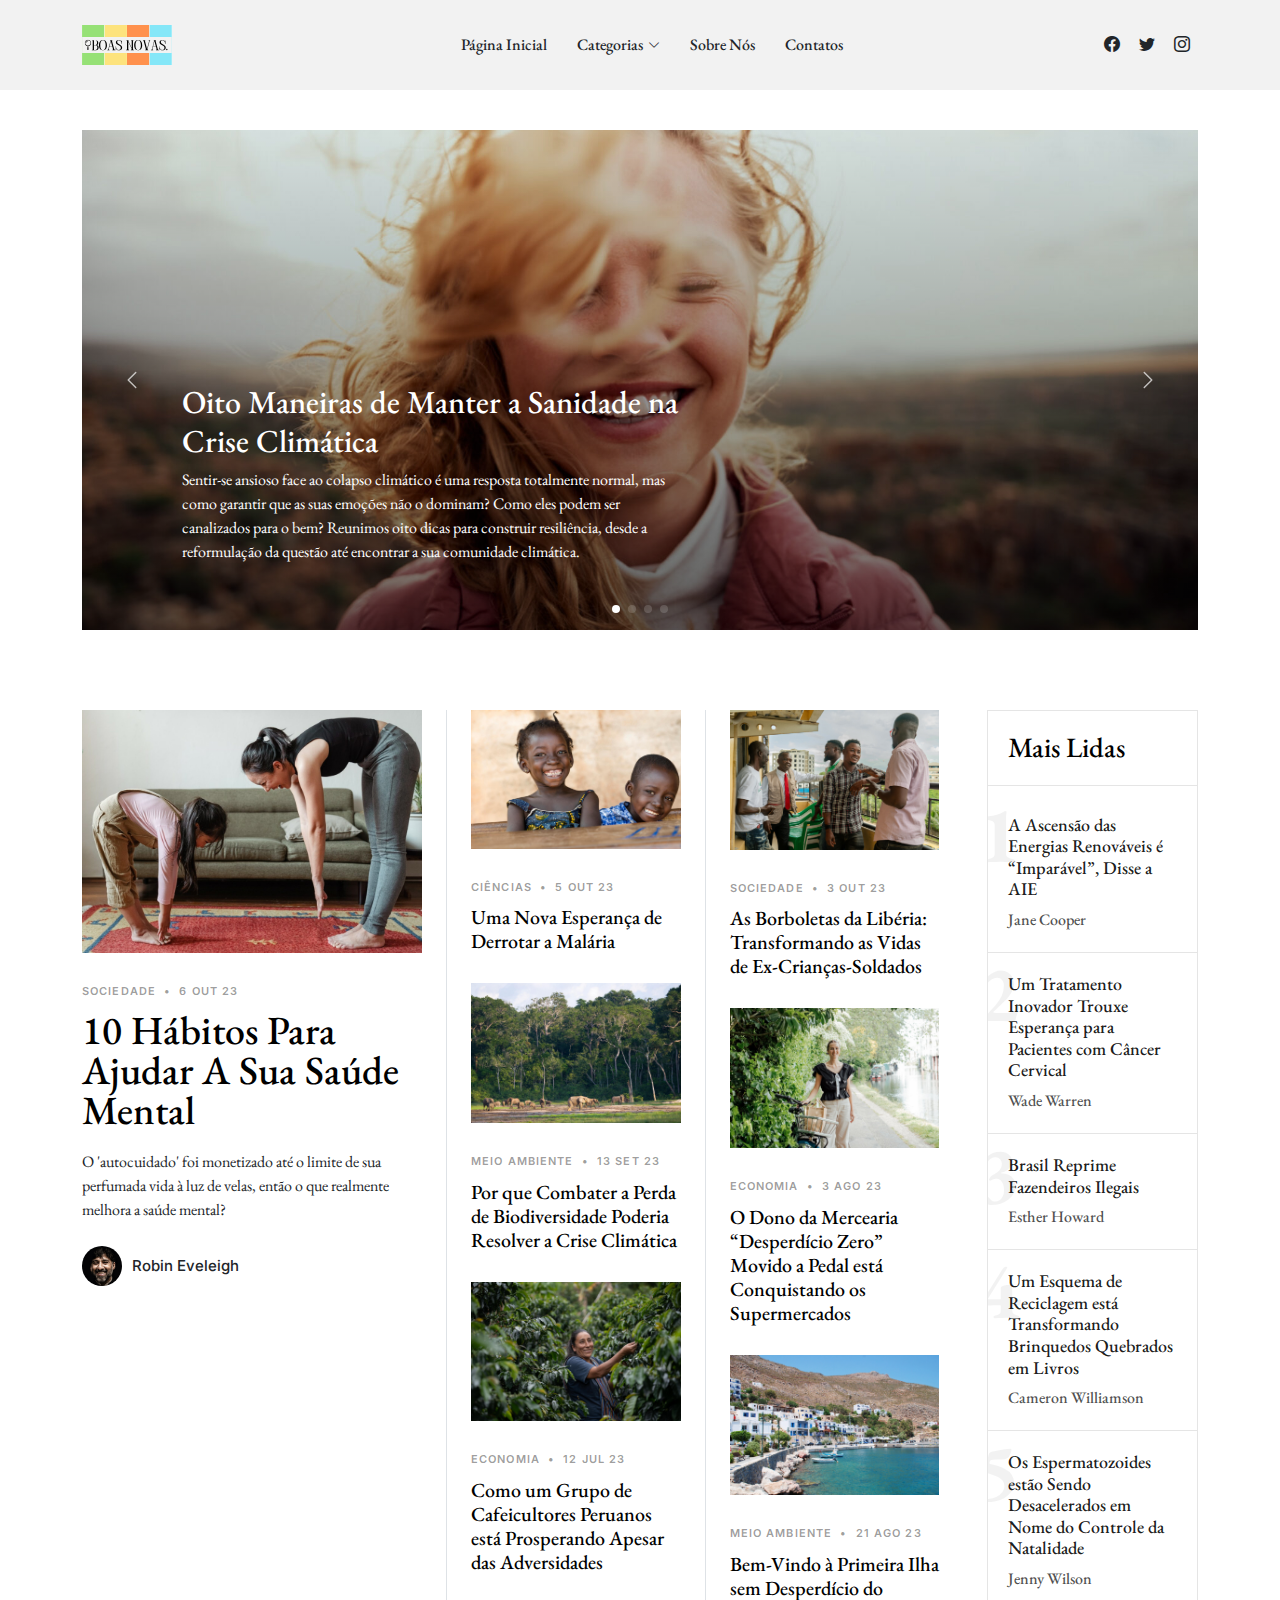
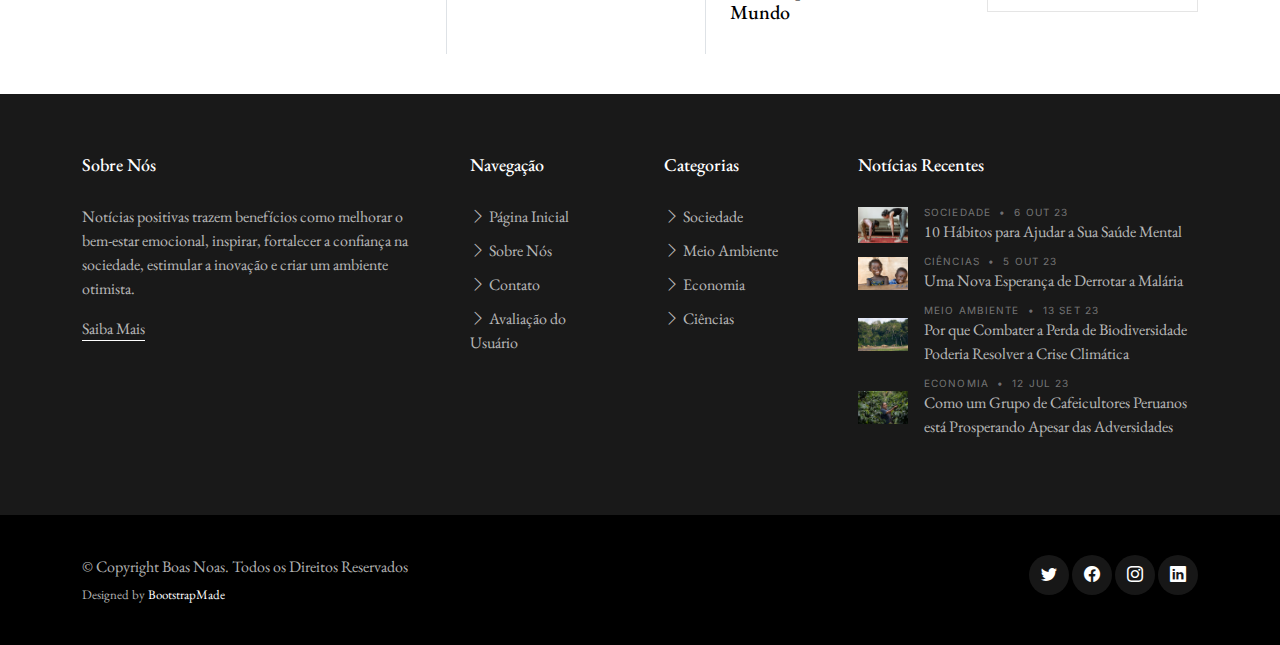
==== commit af0eaef1: "Add files via upload" ====
--- a/index.html
+++ b/index.html
@@ -265,6 +265,7 @@
               <li><a href="index.html"><i class="bi bi-chevron-right"></i> Página Inicial</a></li>
               <li><a href="about.html"><i class="bi bi-chevron-right"></i> Sobre Nós</a></li>
               <li><a href="contact.html"><i class="bi bi-chevron-right"></i> Contato</a></li>
+              <li><a href="avaliacao.html"><i class="bi bi-chevron-right"></i> Avaliação do Usuário</a></li>
             </ul>
           </div>
           <div class="col-6 col-lg-2">
